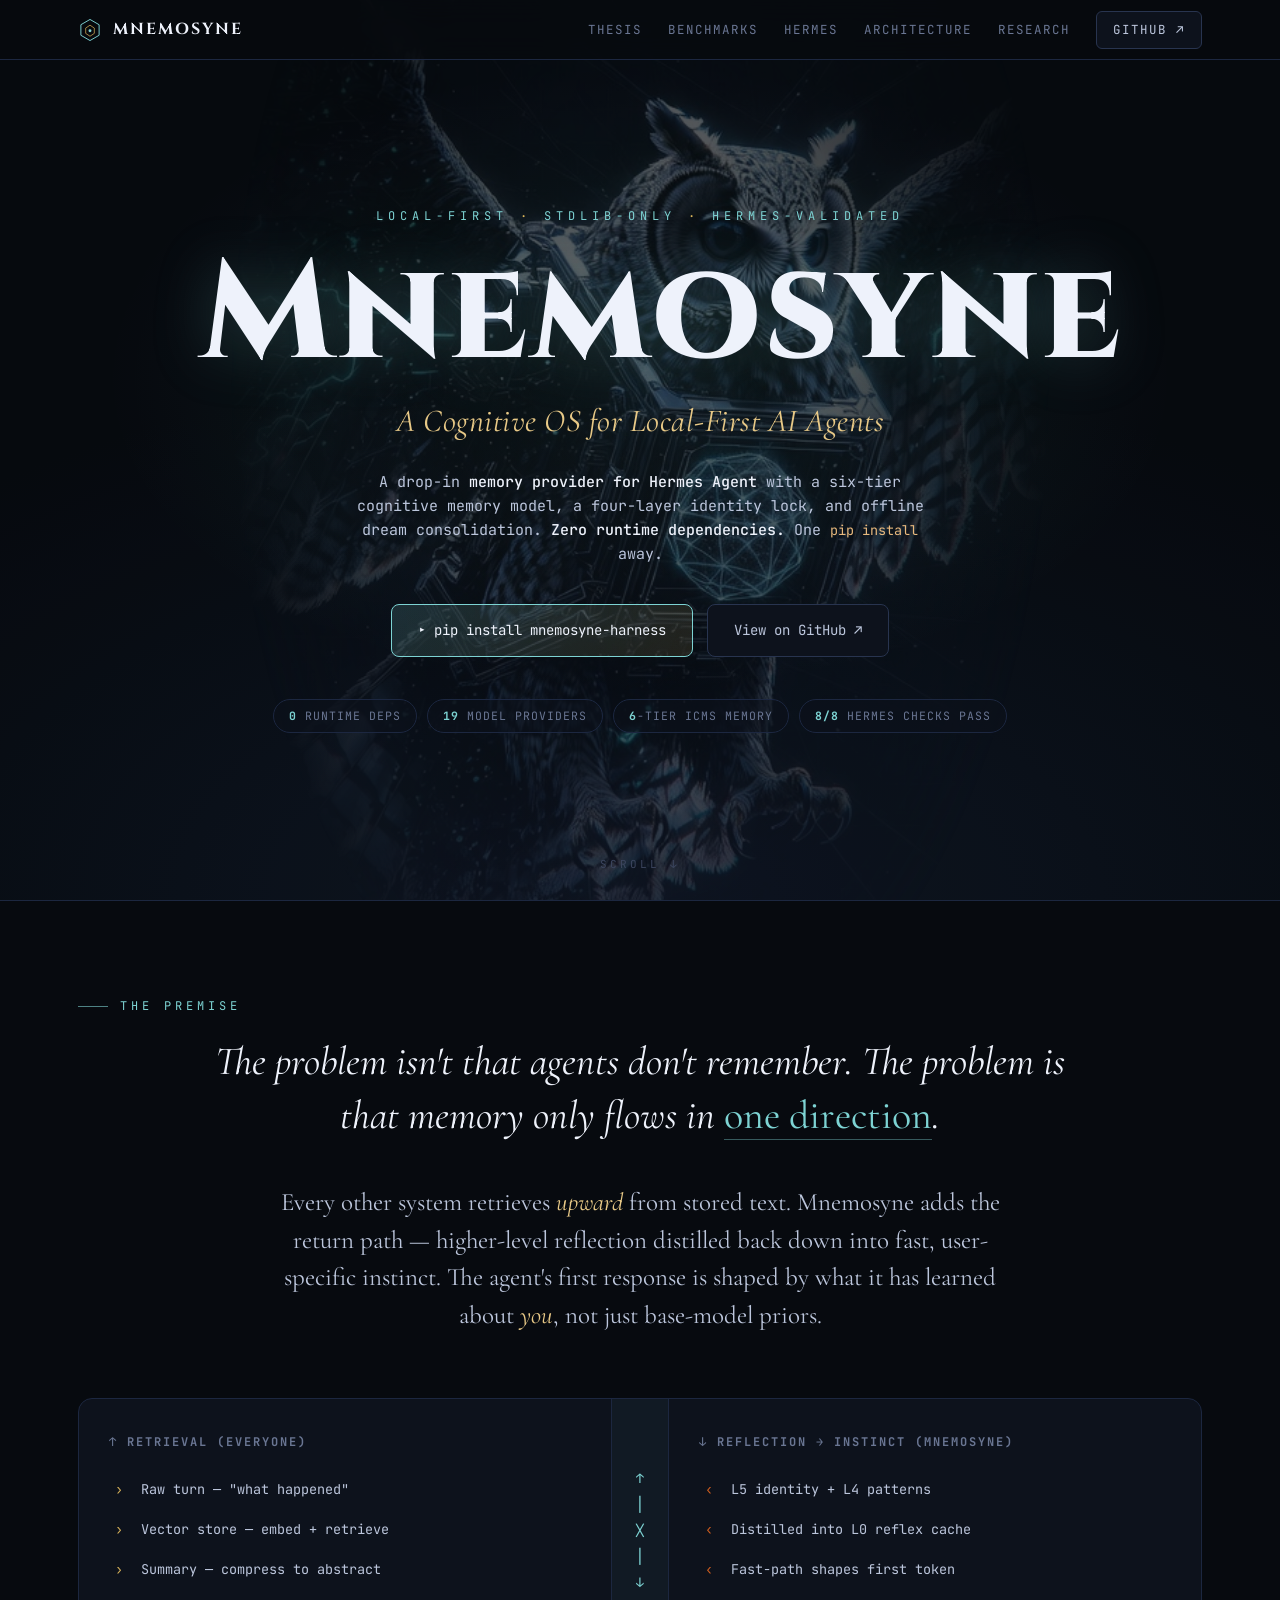
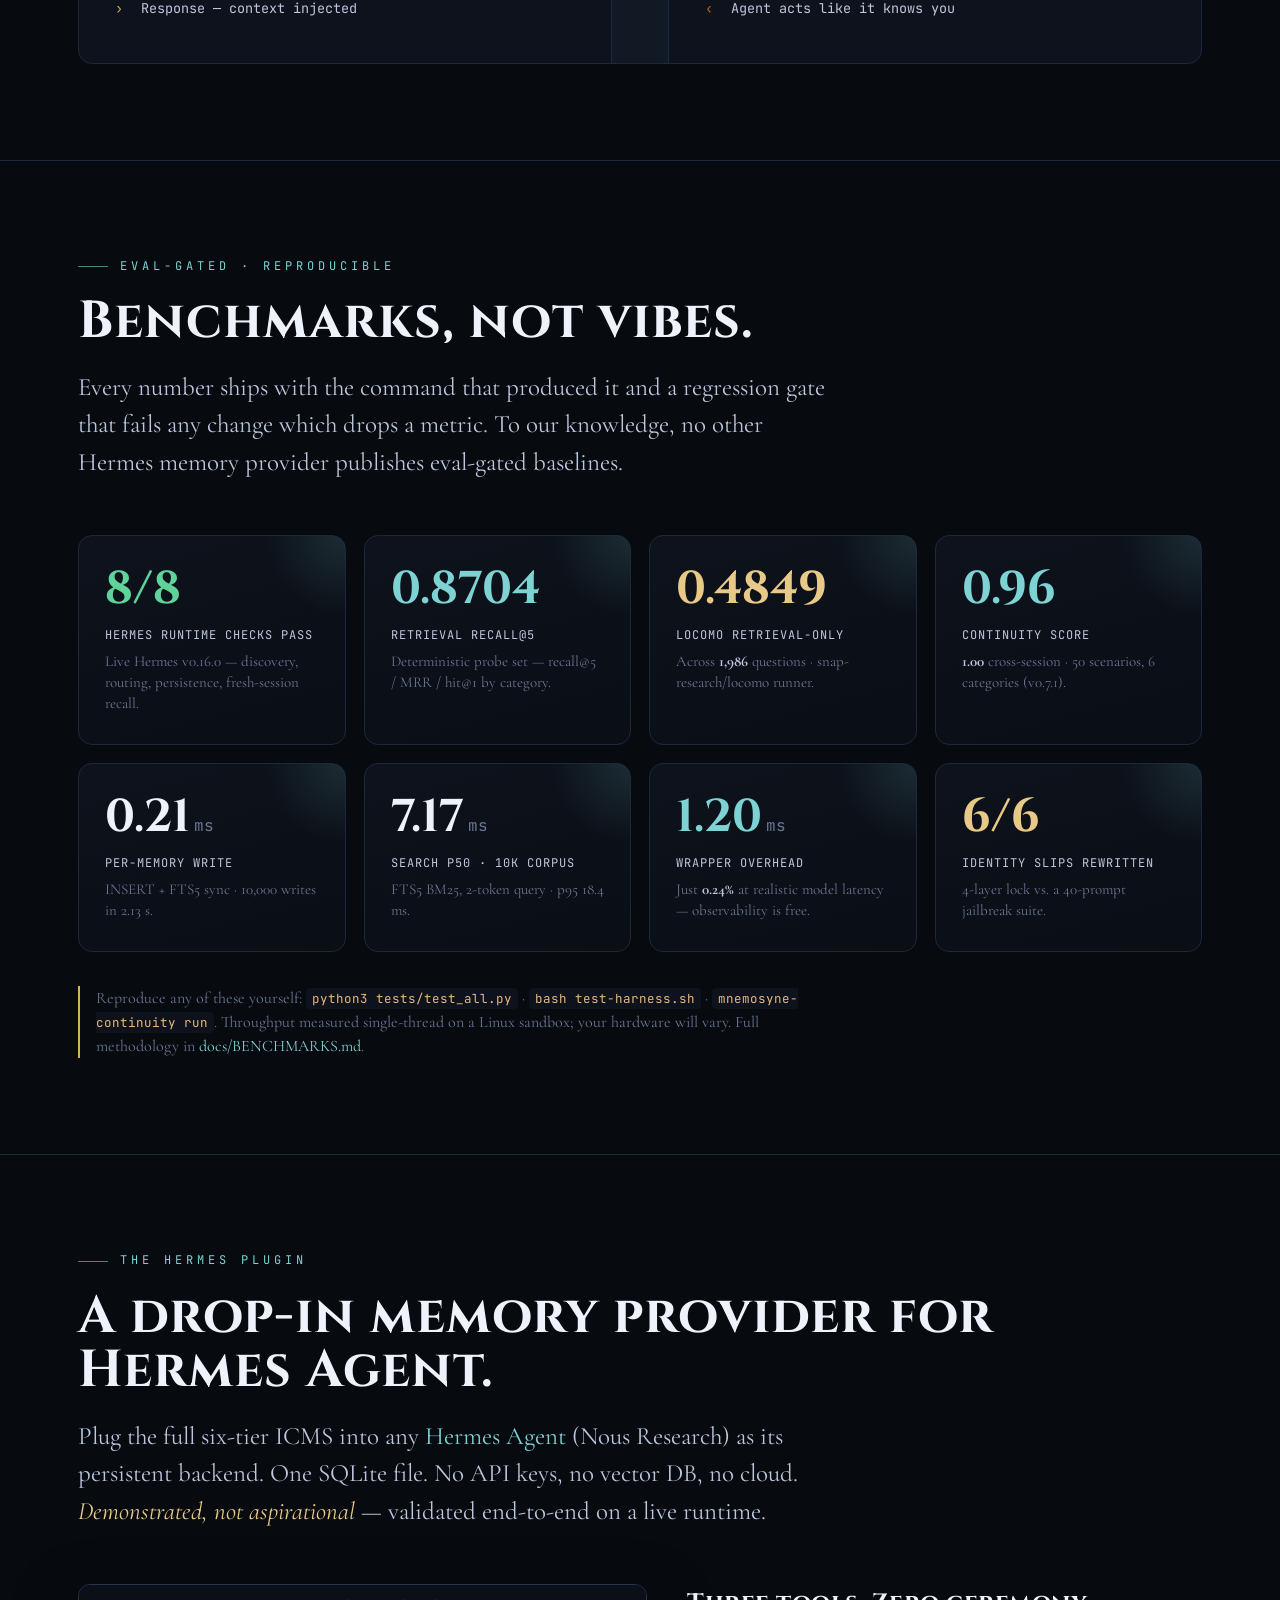
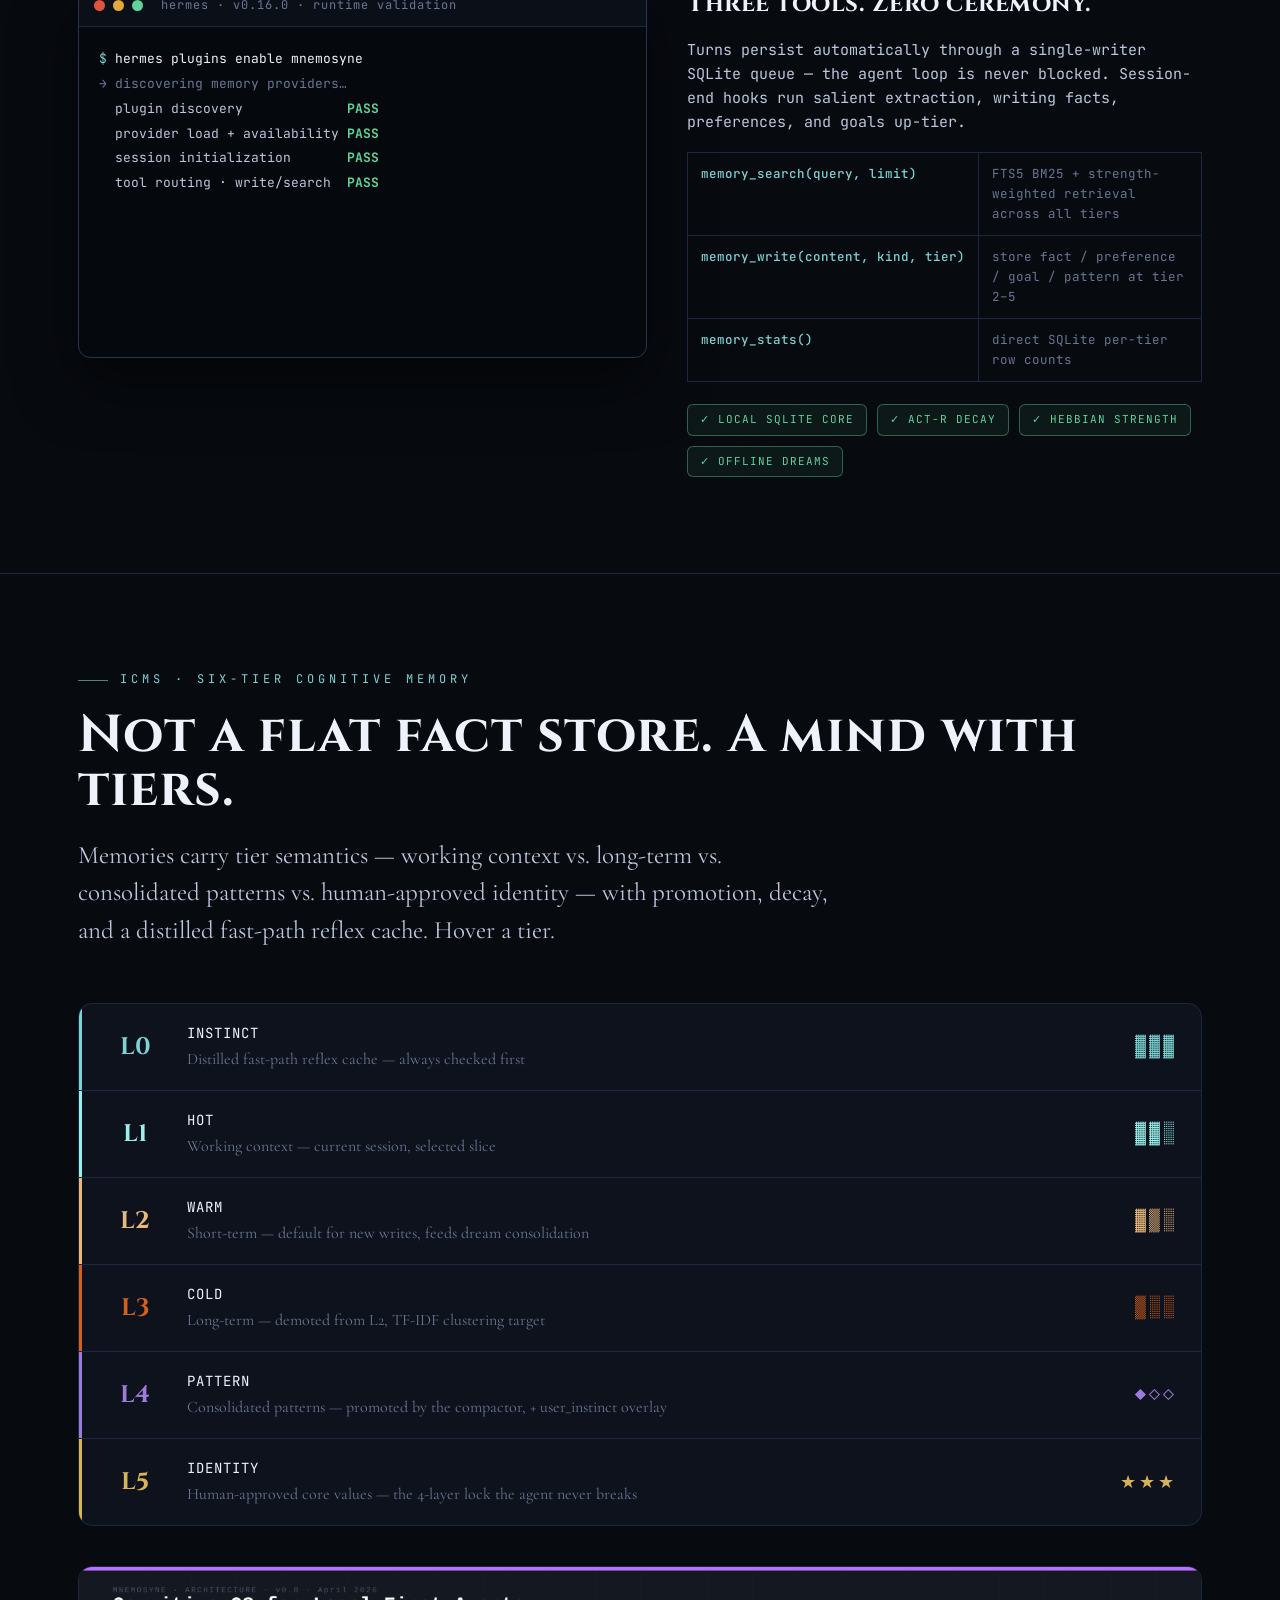
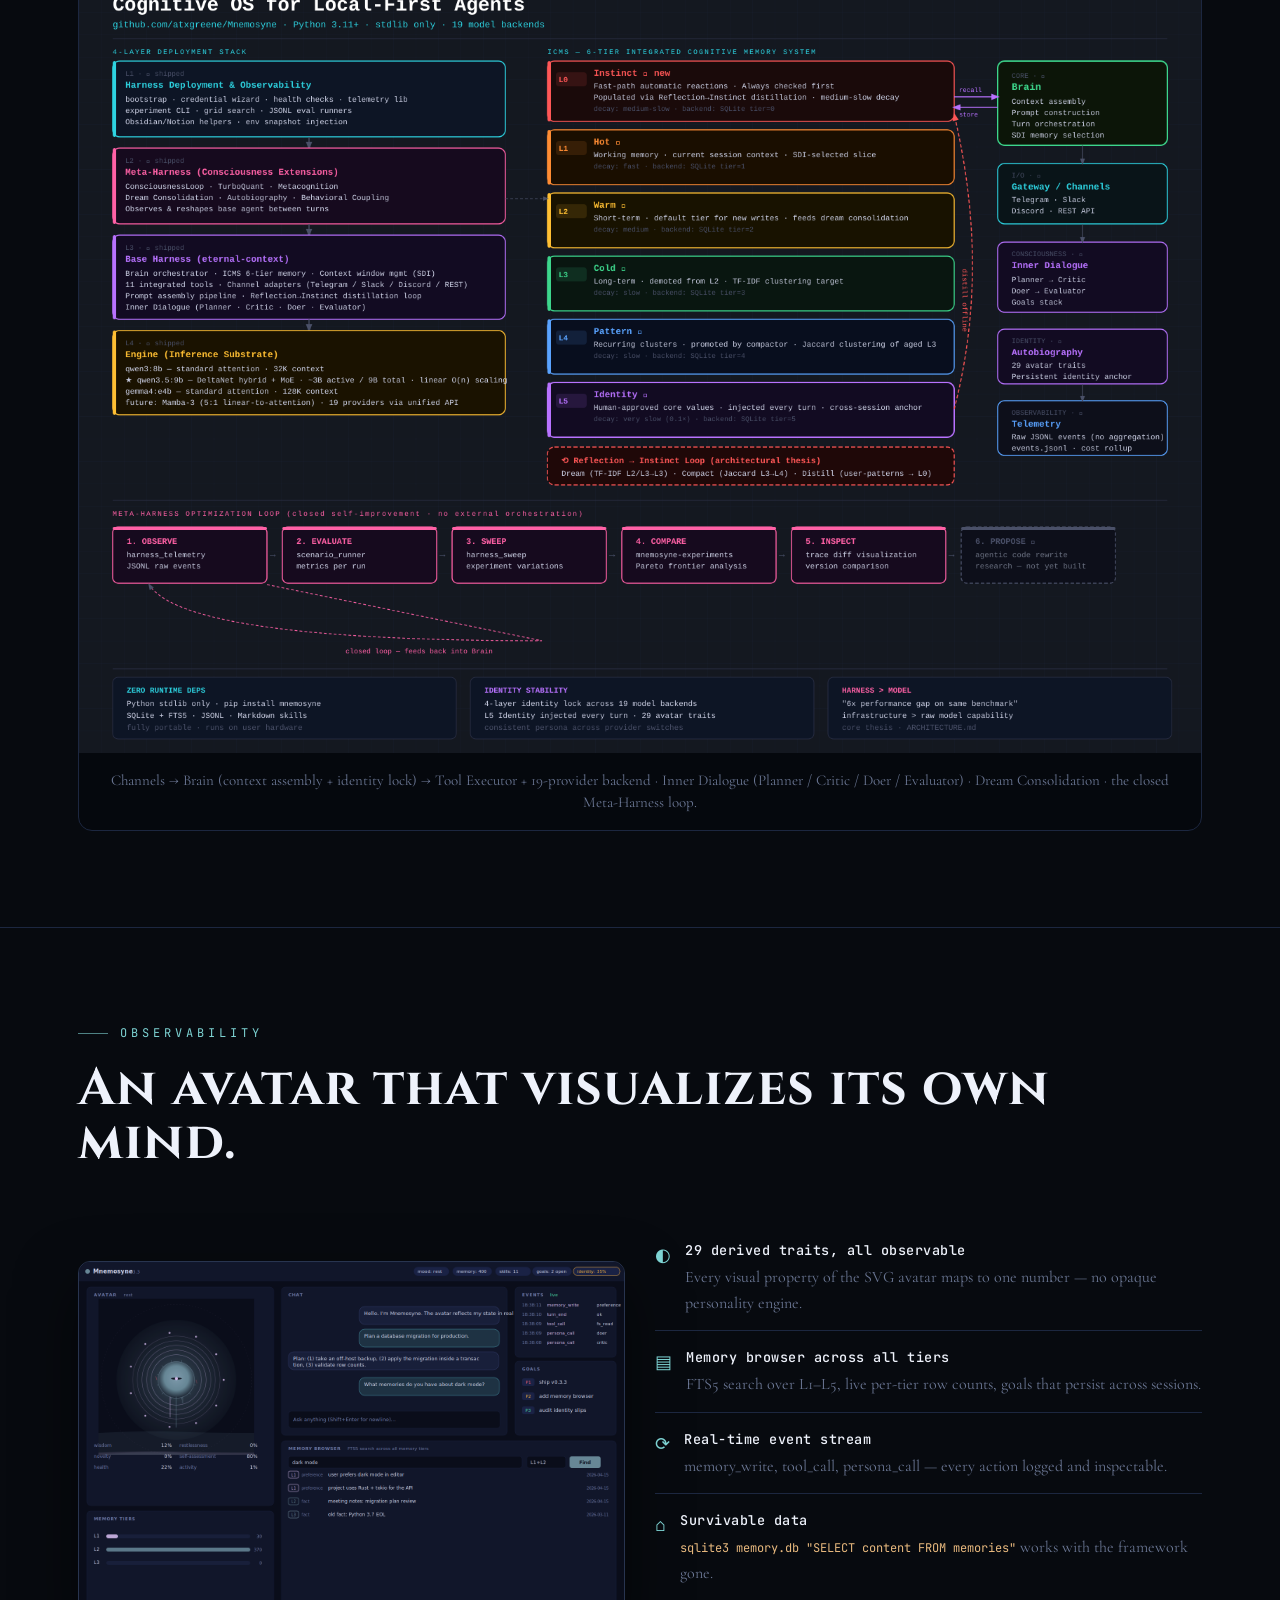
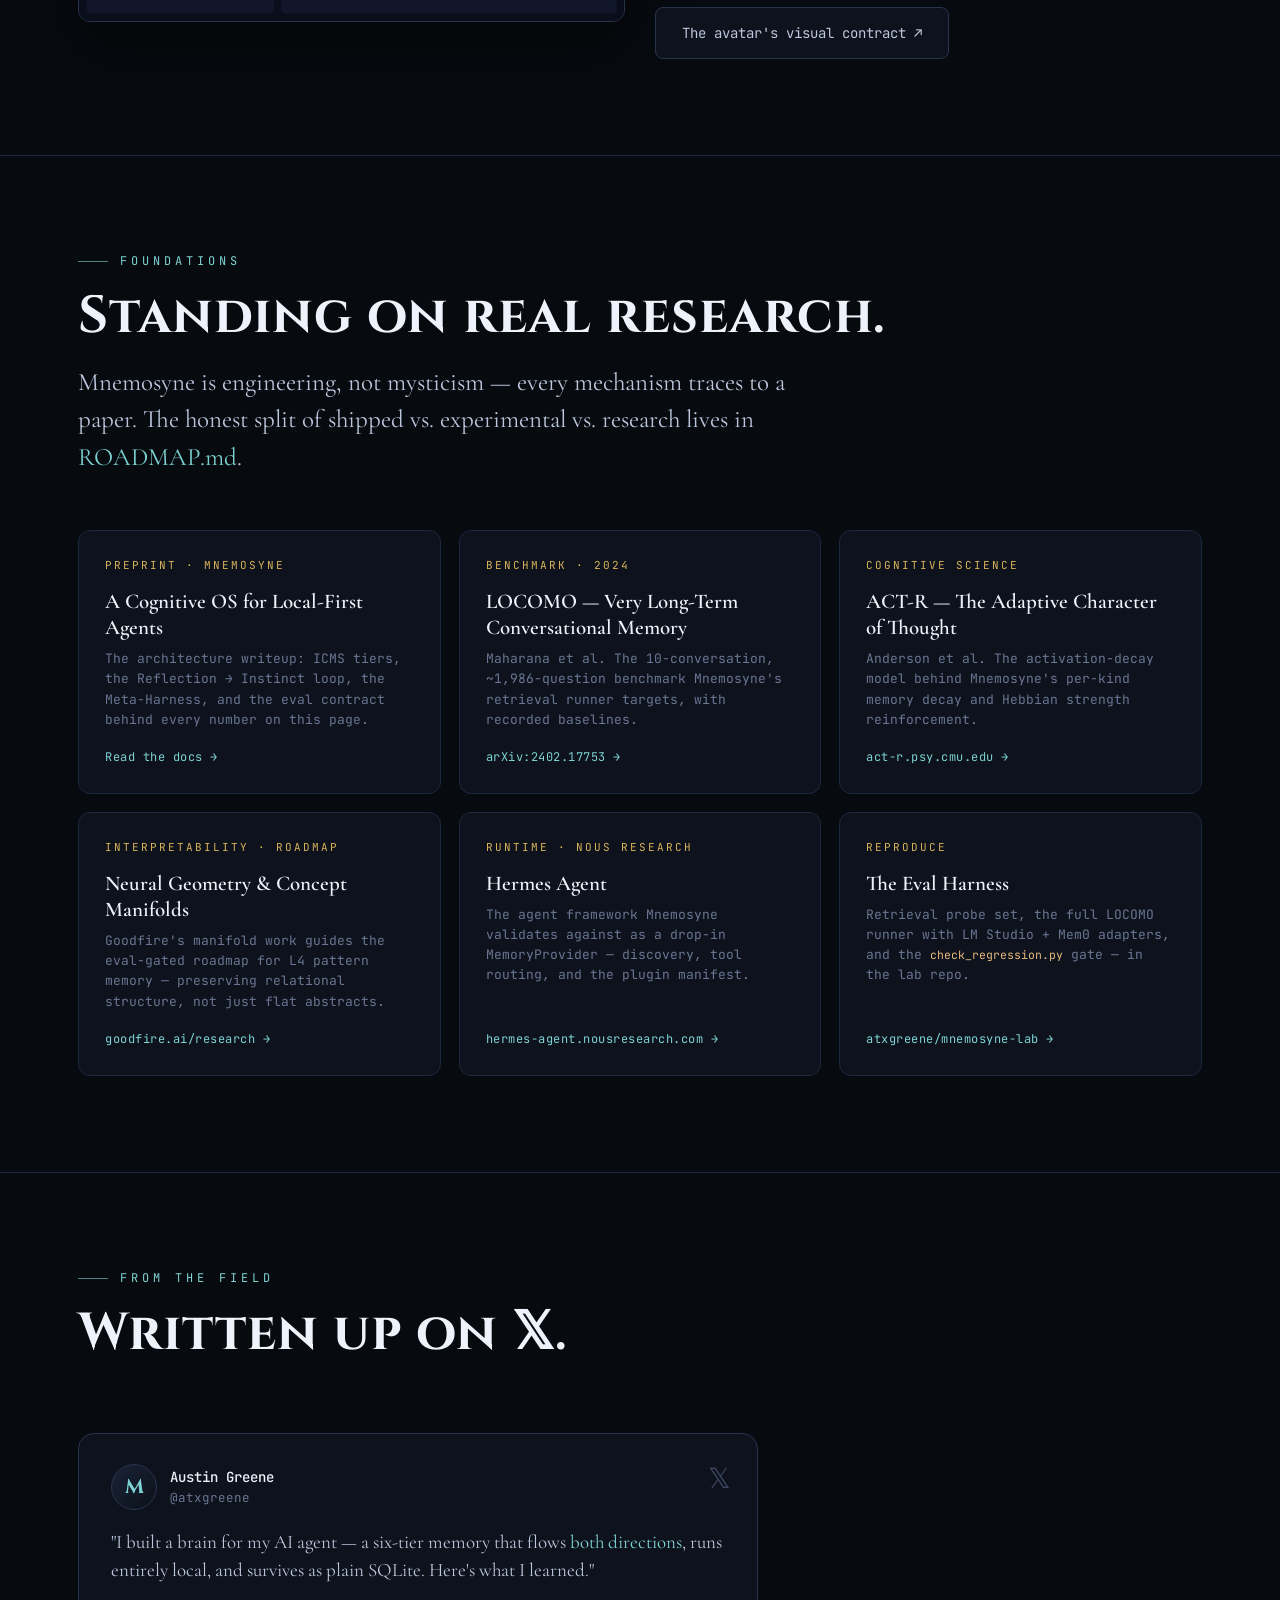
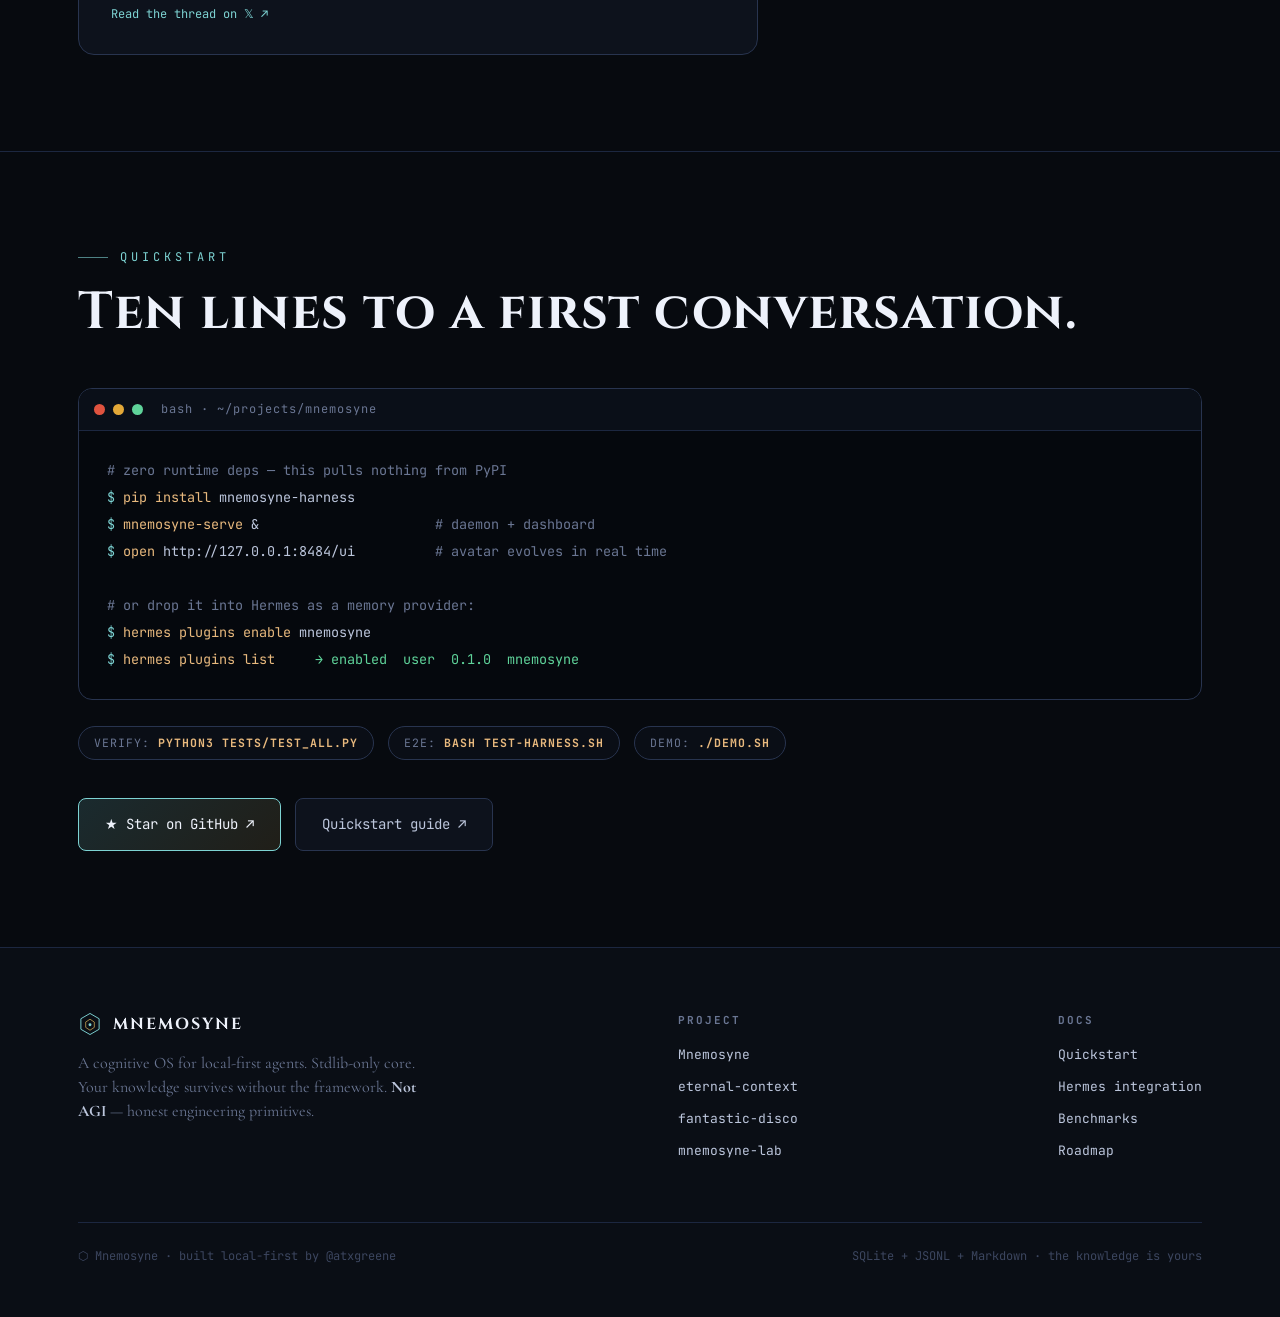
==== index.html @ 7e6dba99 "Add Mnemosyne GitHub Pages landing page (Hermes plugin showcase) + .nojekyll Signed-off-by: atxgreen" ====
<!DOCTYPE html>
<html lang="en">
<head>
<meta charset="UTF-8">
<meta name="viewport" content="width=device-width, initial-scale=1.0">
<title>Mnemosyne — Cognitive OS for Local-First AI Agents</title>
<meta name="description" content="A drop-in memory provider for Hermes Agent. Stdlib-only core, 6-tier ICMS memory, runtime-validated, eval-gated benchmarks. One pip install away.">
<meta property="og:title" content="Mnemosyne — Cognitive OS for Local-First AI Agents">
<meta property="og:description" content="Drop-in memory provider for Hermes Agent. Stdlib-only. 6-tier ICMS. Runtime-validated. Eval-gated benchmarks.">
<meta property="og:type" content="website">
<meta property="og:image" content="[data-uri]">
<meta name="theme-color" content="#070a0f">
<meta name="twitter:card" content="summary_large_image">
<link rel="preconnect" href="https://fonts.googleapis.com">
<link rel="preconnect" href="https://fonts.gstatic.com" crossorigin>
<link href="https://fonts.googleapis.com/css2?family=Cinzel:wght@400;500;600;700;800;900&family=Cormorant+Garamond:ital,wght@0,400;0,500;0,600;1,400;1,500&family=JetBrains+Mono:wght@400;500;700&display=swap" rel="stylesheet">
<link rel="icon" type="image/svg+xml" href="data:image/svg+xml,<svg xmlns='http://www.w3.org/2000/svg' viewBox='0 0 100 100'><polygon points='50,6 88,28 88,72 50,94 12,72 12,28' fill='none' stroke='%237dd3d3' stroke-width='4'/><polygon points='50,30 68,42 68,64 50,76 32,64 32,42' fill='none' stroke='%23c9a84c' stroke-width='3'/><circle cx='50' cy='53' r='6' fill='%237dd3d3'/></svg>">
<style>
  *{margin:0;padding:0;box-sizing:border-box}
  :root{
    --bg:#070a0f; --bg2:#0a0e15; --surface:#0d121c; --surface2:#111826;
    --border:#1c2740; --border2:#28344f;
    --text:#bcc6dc; --dim:#6a7693; --faint:#3c465f;
    --bright:#eef2fb;
    --gold:#d8b35a; --gold-soft:#e8c987;
    --teal:#7dd3d3; --teal-bright:#9af0ec;
    --orange:#d4601f; --amber:#e8b97e;
    --violet:#9d7bd8; --green:#5fd39a;
    --serif:'Cormorant Garamond',Georgia,serif;
    --display:'Cinzel',serif;
    --mono:'JetBrains Mono','IBM Plex Mono',monospace;
    --maxw:1180px;
  }
  html{scroll-behavior:smooth}
  body{
    background:var(--bg); color:var(--text);
    font-family:var(--mono); font-size:15px; line-height:1.6;
    -webkit-font-smoothing:antialiased; overflow-x:hidden;
  }
  a{color:var(--teal); text-decoration:none}
  ::selection{background:rgba(125,211,211,.25); color:var(--bright)}
  .wrap{max-width:var(--maxw); margin:0 auto; padding:0 28px}

  /* ── NAV ─────────────────────────────────────────── */
  nav{
    position:fixed; top:0; left:0; right:0; z-index:100; height:60px;
    display:flex; align-items:center;
    background:rgba(7,10,15,.72); backdrop-filter:blur(14px);
    border-bottom:1px solid var(--border);
  }
  nav .wrap{display:flex; align-items:center; justify-content:space-between; width:100%}
  .brand{display:flex; align-items:center; gap:11px; font-family:var(--display); font-weight:700;
    letter-spacing:2px; color:var(--bright); font-size:16px}
  .brand .hex{width:24px;height:24px;display:inline-block}
  .navlinks{display:flex; gap:26px; align-items:center}
  .navlinks a{color:var(--dim); font-size:12.5px; letter-spacing:1px; text-transform:uppercase; transition:color .2s}
  .navlinks a:hover{color:var(--teal)}
  .nav-cta{border:1px solid var(--border2); padding:8px 16px; border-radius:6px; color:var(--text)!important;
    transition:.2s; background:var(--surface)}
  .nav-cta:hover{border-color:var(--teal); color:var(--teal)!important; box-shadow:0 0 18px rgba(125,211,211,.15)}
  @media(max-width:860px){.navlinks a:not(.nav-cta){display:none}}

  /* ── HERO ────────────────────────────────────────── */
  header.hero{position:relative; min-height:100vh; display:flex; flex-direction:column;
    align-items:center; justify-content:center; text-align:center; padding:120px 20px 80px; overflow:hidden}
  #glyphCanvas{position:absolute; inset:0; width:100%; height:100%; z-index:0; opacity:.55}
  .hero-bg{position:absolute; inset:0; z-index:0;
    background:
      radial-gradient(ellipse 60% 50% at 50% 42%, rgba(125,211,211,.10), transparent 70%),
      radial-gradient(ellipse 80% 60% at 50% 100%, rgba(20,28,46,.7), transparent),
      var(--bg);
  }
  .hero-owl{position:absolute; z-index:1; top:50%; left:50%; transform:translate(-50%,-50%);
    width:min(1100px,108vw); max-width:none; opacity:.30;
    -webkit-mask-image:radial-gradient(ellipse 52% 60% at 50% 46%, #000 30%, transparent 72%);
    mask-image:radial-gradient(ellipse 52% 60% at 50% 46%, #000 30%, transparent 72%);
    pointer-events:none; animation:floaty 9s ease-in-out infinite}
  @keyframes floaty{0%,100%{transform:translate(-50%,-51%)}50%{transform:translate(-50%,-49%)}}
  .hero-content{position:relative; z-index:3; max-width:880px}
  .kicker{font-family:var(--mono); font-size:12px; letter-spacing:5px; text-transform:uppercase;
    color:var(--teal); margin-bottom:22px; opacity:0; animation:rise .8s .1s forwards}
  .kicker .tick{color:var(--gold)}
  h1.title{font-family:var(--display); font-weight:800; color:var(--bright);
    font-size:clamp(56px,12vw,140px); line-height:.95; letter-spacing:2px;
    text-shadow:0 0 60px rgba(125,211,211,.25); opacity:0; animation:rise .9s .2s forwards}
  .tagline{font-family:var(--serif); font-style:italic; font-size:clamp(20px,3.4vw,32px);
    color:var(--gold-soft); margin-top:14px; letter-spacing:.5px; opacity:0; animation:rise .9s .35s forwards}
  .subtag{max-width:600px; margin:24px auto 0; color:var(--text); font-size:15px;
    opacity:0; animation:rise .9s .5s forwards}
  .subtag b{color:var(--bright); font-weight:500}
  .subtag code{font-family:var(--mono); color:var(--amber); font-size:13.5px}
  @keyframes rise{from{opacity:0; transform:translateY(22px)}to{opacity:1; transform:translateY(0)}}
  .hero-cta{display:flex; gap:14px; justify-content:center; flex-wrap:wrap; margin-top:38px;
    opacity:0; animation:rise .9s .65s forwards}
  .btn{font-family:var(--mono); font-size:14px; padding:14px 26px; border-radius:8px; cursor:pointer;
    border:1px solid var(--border2); transition:.22s; display:inline-flex; align-items:center; gap:10px}
  .btn-primary{background:linear-gradient(135deg,rgba(125,211,211,.16),rgba(216,179,90,.12));
    border-color:var(--teal); color:var(--bright)}
  .btn-primary:hover{box-shadow:0 0 28px rgba(125,211,211,.3); transform:translateY(-2px)}
  .btn-ghost{background:var(--surface); color:var(--text)}
  .btn-ghost:hover{border-color:var(--gold); color:var(--gold-soft); transform:translateY(-2px)}
  .hero-chips{display:flex; gap:10px; justify-content:center; flex-wrap:wrap; margin-top:42px;
    opacity:0; animation:rise .9s .8s forwards}
  .chip{font-size:11.5px; letter-spacing:1px; text-transform:uppercase; color:var(--dim);
    border:1px solid var(--border); border-radius:20px; padding:7px 15px; background:rgba(13,18,28,.6)}
  .chip b{color:var(--teal); font-weight:700}
  .scroll-hint{position:absolute; bottom:26px; left:50%; transform:translateX(-50%); z-index:3;
    color:var(--faint); font-size:11px; letter-spacing:3px; text-transform:uppercase; animation:pulse 2.4s infinite}
  @keyframes pulse{0%,100%{opacity:.4}50%{opacity:.9}}

  /* ── SECTION SCAFFOLD ────────────────────────────── */
  section{position:relative; padding:96px 0; border-top:1px solid var(--border)}
  .eyebrow{font-family:var(--mono); font-size:12px; letter-spacing:4px; text-transform:uppercase;
    color:var(--teal); display:flex; align-items:center; gap:12px; margin-bottom:18px}
  .eyebrow::before{content:''; width:30px; height:1px; background:var(--teal); opacity:.6}
  h2{font-family:var(--display); font-weight:700; color:var(--bright);
    font-size:clamp(30px,5vw,52px); line-height:1.05; letter-spacing:1px; margin-bottom:20px}
  .lede{font-family:var(--serif); font-size:clamp(19px,2.6vw,25px); color:var(--text);
    max-width:760px; line-height:1.5}
  .lede em{color:var(--gold-soft); font-style:italic}
  .lede code{font-family:var(--mono); font-size:14px; color:var(--amber)}

  /* ── THESIS / FLOW ───────────────────────────────── */
  .thesis-quote{font-family:var(--serif); font-style:italic; font-size:clamp(24px,4vw,40px);
    color:var(--bright); line-height:1.35; max-width:880px; margin:0 auto; text-align:center}
  .thesis-quote .hl{color:var(--teal); font-style:normal; border-bottom:1px solid rgba(125,211,211,.4)}
  .flow{display:grid; grid-template-columns:1fr auto 1fr; gap:0; align-items:center; margin-top:64px;
    border:1px solid var(--border); border-radius:14px; overflow:hidden; background:var(--surface)}
  .flow-col{padding:34px 30px}
  .flow-col h4{font-family:var(--mono); font-size:12px; letter-spacing:2px; text-transform:uppercase;
    color:var(--dim); margin-bottom:18px}
  .flow-mid{border-left:1px solid var(--border); border-right:1px solid var(--border);
    align-self:stretch; display:flex; align-items:center; justify-content:center; padding:0 24px;
    background:rgba(125,211,211,.04)}
  .flow-arrows{font-family:var(--mono); font-size:13px; color:var(--teal); text-align:center; line-height:2}
  .flow-step{display:flex; align-items:center; gap:12px; padding:9px 0; color:var(--text); font-size:13.5px}
  .flow-step .g{font-family:var(--mono); color:var(--gold); width:20px; text-align:center}
  .flow-col.down .flow-step .g{color:var(--orange)}
  @media(max-width:760px){.flow{grid-template-columns:1fr}.flow-mid{border:none; border-top:1px solid var(--border); border-bottom:1px solid var(--border); padding:18px}.flow-arrows{transform:rotate(90deg)}}

  /* ── BENCHMARKS ──────────────────────────────────── */
  .bench-grid{display:grid; grid-template-columns:repeat(auto-fit,minmax(230px,1fr)); gap:18px; margin-top:54px}
  .stat{position:relative; border:1px solid var(--border); border-radius:14px; padding:30px 26px;
    background:linear-gradient(165deg,var(--surface),var(--bg2)); overflow:hidden; transition:.3s}
  .stat:hover{border-color:var(--border2); transform:translateY(-3px); box-shadow:0 14px 40px rgba(0,0,0,.4)}
  .stat::after{content:''; position:absolute; top:0; right:0; width:80px; height:80px;
    background:radial-gradient(circle at top right,rgba(125,211,211,.14),transparent 70%)}
  .stat .num{font-family:var(--display); font-weight:700; font-size:46px; color:var(--bright); line-height:1; display:inline}
  .stat .num.teal{color:var(--teal)} .stat .num.gold{color:var(--gold-soft)} .stat .num.green{color:var(--green)}
  .stat .unit{font-family:var(--mono); font-size:16px; color:var(--dim); margin-left:4px}
  .stat .label{font-family:var(--mono); font-size:12px; letter-spacing:1px; text-transform:uppercase;
    color:var(--text); margin-top:14px}
  .stat .sub{color:var(--dim); margin-top:6px; font-family:var(--serif); font-size:15px; line-height:1.4}
  .stat .sub b{color:var(--text)}
  .bench-note{margin-top:34px; color:var(--dim); border-left:2px solid var(--gold);
    padding-left:16px; font-family:var(--serif); font-size:16px; max-width:760px; line-height:1.5}
  .bench-note code{font-family:var(--mono); font-size:12.5px; color:var(--amber); background:var(--surface);
    padding:2px 6px; border-radius:4px}

  /* ── HERMES ──────────────────────────────────────── */
  .hermes-grid{display:grid; grid-template-columns:1.05fr .95fr; gap:40px; margin-top:54px; align-items:start}
  @media(max-width:880px){.hermes-grid{grid-template-columns:1fr}}
  .terminal{background:#05080d; border:1px solid var(--border2); border-radius:12px; overflow:hidden;
    box-shadow:0 24px 60px rgba(0,0,0,.5); font-family:var(--mono)}
  .term-bar{display:flex; align-items:center; gap:8px; padding:11px 15px; background:#0a0f18;
    border-bottom:1px solid var(--border)}
  .term-bar .dot{width:11px; height:11px; border-radius:50%}
  .dot.r{background:#e0533f} .dot.y{background:#e3a838} .dot.g{background:#5fd39a}
  .term-bar .ttl{margin-left:10px; font-size:12px; color:var(--dim); letter-spacing:1px}
  .term-body{padding:20px 20px 24px; font-size:13px; line-height:1.9; min-height:330px}
  .term-line{white-space:pre-wrap; opacity:0; transition:opacity .25s}
  .term-line.show{opacity:1}
  .term-cmd{color:var(--bright)} .term-cmd .pr{color:var(--teal)}
  .term-check{color:var(--text)} .term-pass{color:var(--green); font-weight:700}
  .term-dim{color:var(--dim)}
  .hermes-copy h3{font-family:var(--display); color:var(--bright); font-size:25px; margin-bottom:14px; letter-spacing:.5px}
  .hermes-copy p{margin-bottom:18px}
  .tool-table{width:100%; border-collapse:collapse; margin-top:10px; font-size:12.5px}
  .tool-table td{border:1px solid var(--border); padding:11px 13px; vertical-align:top}
  .tool-table td:first-child{color:var(--teal); font-weight:500; white-space:nowrap; width:38%}
  .tool-table td:last-child{color:var(--dim)}
  .badge-row{display:flex; gap:10px; flex-wrap:wrap; margin-top:22px}
  .vbadge{font-size:11px; letter-spacing:1px; text-transform:uppercase; color:var(--green);
    border:1px solid rgba(95,211,154,.4); border-radius:6px; padding:6px 12px; background:rgba(95,211,154,.07)}

  /* ── ARCHITECTURE / TIERS ────────────────────────── */
  .tiers{margin-top:54px; border:1px solid var(--border); border-radius:14px; overflow:hidden; background:var(--surface)}
  .tier{display:grid; grid-template-columns:64px 1fr auto; align-items:center; gap:20px;
    padding:18px 24px; border-bottom:1px solid var(--border); position:relative; transition:.25s}
  .tier:last-child{border-bottom:none}
  .tier:hover{background:rgba(125,211,211,.04)}
  .tier .tid{font-family:var(--display); font-weight:700; font-size:24px; text-align:center}
  .tier .tname{font-family:var(--mono); font-size:14px; color:var(--bright); letter-spacing:1px}
  .tier .tdesc{font-family:var(--serif); font-size:16px; color:var(--dim); margin-top:2px}
  .tier .tflow{font-family:var(--mono); font-size:18px; letter-spacing:3px}
  .tier .bar{position:absolute; left:0; top:0; bottom:0; width:3px}
  .arch-img{margin-top:40px; border:1px solid var(--border); border-radius:14px; overflow:hidden; background:#05080d}
  .arch-img img{width:100%; display:block}
  .arch-cap{font-family:var(--serif); font-size:15px; color:var(--dim); text-align:center; padding:16px; line-height:1.5}

  /* ── DASHBOARD ───────────────────────────────────── */
  .dash-grid{display:grid; grid-template-columns:1fr 1fr; gap:30px; margin-top:54px; align-items:center}
  @media(max-width:880px){.dash-grid{grid-template-columns:1fr}}
  .dash-shot{border:1px solid var(--border2); border-radius:12px; overflow:hidden;
    box-shadow:0 24px 60px rgba(0,0,0,.5)}
  .dash-shot img{width:100%; display:block}
  .feat-list{list-style:none}
  .feat-list li{display:flex; gap:14px; padding:14px 0; border-bottom:1px solid var(--border)}
  .feat-list li:last-child{border:none}
  .feat-list .fi{font-family:var(--mono); color:var(--teal); font-size:18px}
  .feat-list b{color:var(--bright); font-weight:500; font-family:var(--mono); font-size:13.5px; letter-spacing:.5px}
  .feat-list span{display:block; color:var(--dim); font-family:var(--serif); font-size:16px; margin-top:3px}
  .feat-list code{font-family:var(--mono); font-size:12px; color:var(--amber)}

  /* ── RESEARCH ────────────────────────────────────── */
  .papers{display:grid; grid-template-columns:repeat(auto-fit,minmax(280px,1fr)); gap:18px; margin-top:54px}
  .paper{border:1px solid var(--border); border-radius:12px; padding:26px; background:var(--surface);
    transition:.25s; display:flex; flex-direction:column}
  .paper:hover{border-color:var(--teal); transform:translateY(-3px); box-shadow:0 14px 40px rgba(0,0,0,.4)}
  .paper .ptag{font-family:var(--mono); font-size:11px; letter-spacing:2px; text-transform:uppercase;
    color:var(--gold); margin-bottom:14px}
  .paper h4{font-family:var(--serif); font-weight:600; font-size:21px; color:var(--bright); line-height:1.25; margin-bottom:8px}
  .paper p{font-size:13px; color:var(--dim); flex:1; line-height:1.55}
  .paper p code{font-family:var(--mono); font-size:11.5px; color:var(--amber)}
  .paper .plink{font-family:var(--mono); font-size:12px; margin-top:18px; color:var(--teal); letter-spacing:.5px}
  .paper .plink::after{content:' →'}

  /* ── X ARTICLE ───────────────────────────────────── */
  .x-wrap{margin-top:48px; display:grid; grid-template-columns:1fr; gap:24px; max-width:680px}
  .x-card{border:1px solid var(--border2); border-radius:16px; padding:30px 32px; background:var(--surface);
    position:relative; overflow:hidden}
  .x-card::before{content:'𝕏'; position:absolute; top:22px; right:26px; font-size:28px; color:var(--faint)}
  .x-head{display:flex; align-items:center; gap:13px; margin-bottom:18px}
  .x-av{width:46px; height:46px; border-radius:50%; background:linear-gradient(135deg,#1a2336,#0c1119);
    border:1px solid var(--border2); display:flex; align-items:center; justify-content:center;
    font-family:var(--display); color:var(--teal); font-size:20px; font-weight:700}
  .x-name{font-family:var(--mono); color:var(--bright); font-size:14px; font-weight:500}
  .x-handle{font-family:var(--mono); color:var(--dim); font-size:12.5px}
  .x-body{font-family:var(--serif); font-size:19px; line-height:1.5; color:var(--text)}
  .x-body .hl{color:var(--teal)}
  .x-foot{margin-top:20px; font-family:var(--mono); font-size:12px; color:var(--dim); display:flex; gap:18px}
  .x-slot-note{font-family:var(--mono); font-size:12px; color:var(--faint); border:1px dashed var(--border2);
    border-radius:10px; padding:14px 16px; background:rgba(13,18,28,.4)}

  /* ── INSTALL ─────────────────────────────────────── */
  .install-box{margin-top:48px; border:1px solid var(--border2); border-radius:14px; overflow:hidden; background:#05080d}
  .install-box .term-bar{background:#0a0f18}
  .code{padding:26px 28px; font-family:var(--mono); font-size:13.5px; line-height:2; overflow-x:auto; white-space:pre}
  .code .c{color:var(--dim)} .code .p{color:var(--teal)} .code .k{color:var(--amber)} .code .o{color:var(--green)}
  .verify-row{display:flex; gap:14px; flex-wrap:wrap; margin-top:26px}
  .verify-row .chip{border-color:var(--border2)}
  .verify-row .chip b{color:var(--amber)}

  /* ── FOOTER ──────────────────────────────────────── */
  footer{border-top:1px solid var(--border); padding:64px 0 50px; background:var(--bg2)}
  .foot-grid{display:flex; justify-content:space-between; gap:40px; flex-wrap:wrap}
  .foot-brand{max-width:340px}
  .foot-brand .brand{margin-bottom:14px}
  .foot-brand p{font-family:var(--serif); font-size:16px; color:var(--dim); line-height:1.5}
  .foot-brand p b{color:var(--text)}
  .foot-col h5{font-family:var(--mono); font-size:11px; letter-spacing:2px; text-transform:uppercase;
    color:var(--dim); margin-bottom:16px}
  .foot-col a{display:block; color:var(--text); font-size:13px; margin-bottom:11px; transition:.2s}
  .foot-col a:hover{color:var(--teal)}
  .foot-bottom{margin-top:50px; padding-top:24px; border-top:1px solid var(--border);
    display:flex; justify-content:space-between; flex-wrap:wrap; gap:14px;
    font-size:12px; color:var(--faint); font-family:var(--mono)}
  .reveal{opacity:0; transform:translateY(28px); transition:opacity .7s ease, transform .7s ease}
  .reveal.in{opacity:1; transform:none}
</style>
</head>
<body>

<!-- ───────────────── NAV ───────────────── -->
<nav>
  <div class="wrap">
    <div class="brand">
      <svg class="hex" viewBox="0 0 100 100"><polygon points="50,6 88,28 88,72 50,94 12,72 12,28" fill="none" stroke="#7dd3d3" stroke-width="4"/><polygon points="50,30 68,42 68,64 50,76 32,64 32,42" fill="none" stroke="#d8b35a" stroke-width="3"/><circle cx="50" cy="53" r="6" fill="#7dd3d3"/></svg>
      MNEMOSYNE
    </div>
    <div class="navlinks">
      <a href="#thesis">Thesis</a>
      <a href="#benchmarks">Benchmarks</a>
      <a href="#hermes">Hermes</a>
      <a href="#architecture">Architecture</a>
      <a href="#research">Research</a>
      <a class="nav-cta" href="https://github.com/atxgreene/Mnemosyne" target="_blank" rel="noopener">GitHub ↗</a>
    </div>
  </div>
</nav>

<!-- ───────────────── HERO ───────────────── -->
<header class="hero">
  <div class="hero-bg"></div>
  <canvas id="glyphCanvas"></canvas>
  <img class="hero-owl" src="[data-uri]" alt="">
  <div class="hero-content">
    <div class="kicker">Local-First <span class="tick">·</span> Stdlib-Only <span class="tick">·</span> Hermes-Validated</div>
    <h1 class="title">Mnemosyne</h1>
    <div class="tagline">A Cognitive OS for Local-First AI Agents</div>
    <p class="subtag">A drop-in <b>memory provider for Hermes Agent</b> with a six-tier cognitive memory model, a four-layer identity lock, and offline dream consolidation. <b>Zero runtime dependencies.</b> One <code>pip install</code> away.</p>
    <div class="hero-cta">
      <a class="btn btn-primary" href="#install">▸ pip install mnemosyne-harness</a>
      <a class="btn btn-ghost" href="https://github.com/atxgreene/Mnemosyne" target="_blank" rel="noopener">View on GitHub ↗</a>
    </div>
    <div class="hero-chips">
      <span class="chip"><b>0</b> runtime deps</span>
      <span class="chip"><b>19</b> model providers</span>
      <span class="chip"><b>6</b>-tier ICMS memory</span>
      <span class="chip"><b>8/8</b> Hermes checks PASS</span>
    </div>
  </div>
  <div class="scroll-hint">scroll ↓</div>
</header>

<!-- ───────────────── THESIS ───────────────── -->
<section id="thesis">
  <div class="wrap reveal">
    <div class="eyebrow">The Premise</div>
    <p class="thesis-quote">The problem isn't that agents don't remember. The problem is that memory only flows in <span class="hl">one direction</span>.</p>
    <p class="lede" style="margin:42px auto 0; text-align:center">Every other system retrieves <em>upward</em> from stored text. Mnemosyne adds the return path — higher-level reflection distilled back down into fast, user-specific instinct. The agent's first response is shaped by what it has learned about <em>you</em>, not just base-model priors.</p>

    <div class="flow">
      <div class="flow-col up">
        <h4>↑ Retrieval (everyone)</h4>
        <div class="flow-step"><span class="g">›</span> Raw turn — "what happened"</div>
        <div class="flow-step"><span class="g">›</span> Vector store — embed + retrieve</div>
        <div class="flow-step"><span class="g">›</span> Summary — compress to abstract</div>
        <div class="flow-step"><span class="g">›</span> Response — context injected</div>
      </div>
      <div class="flow-mid">
        <div class="flow-arrows">↑<br>│<br>╳<br>│<br>↓</div>
      </div>
      <div class="flow-col down">
        <h4>↓ Reflection → Instinct (Mnemosyne)</h4>
        <div class="flow-step"><span class="g">‹</span> L5 identity + L4 patterns</div>
        <div class="flow-step"><span class="g">‹</span> Distilled into L0 reflex cache</div>
        <div class="flow-step"><span class="g">‹</span> Fast-path shapes first token</div>
        <div class="flow-step"><span class="g">‹</span> Agent acts like it knows you</div>
      </div>
    </div>
  </div>
</section>

<!-- ───────────────── BENCHMARKS ───────────────── -->
<section id="benchmarks">
  <div class="wrap reveal">
    <div class="eyebrow">Eval-Gated · Reproducible</div>
    <h2>Benchmarks, not vibes.</h2>
    <p class="lede">Every number ships with the command that produced it and a regression gate that fails any change which drops a metric. To our knowledge, no other Hermes memory provider publishes eval-gated baselines.</p>

    <div class="bench-grid">
      <div class="stat">
        <span class="num green" data-count="8" data-suffix="/8">0/8</span>
        <div class="label">Hermes runtime checks PASS</div>
        <div class="sub">Live Hermes v0.16.0 — discovery, routing, persistence, fresh-session recall.</div>
      </div>
      <div class="stat">
        <span class="num teal" data-count="0.8704" data-dec="4">0.0000</span>
        <div class="label">Retrieval recall@5</div>
        <div class="sub">Deterministic probe set — recall@5 / MRR / hit@1 by category.</div>
      </div>
      <div class="stat">
        <span class="num gold" data-count="0.4849" data-dec="4">0.0000</span>
        <div class="label">LOCOMO retrieval-only</div>
        <div class="sub">Across <b>1,986</b> questions · snap-research/locomo runner.</div>
      </div>
      <div class="stat">
        <span class="num teal" data-count="0.96" data-dec="2">0.00</span>
        <div class="label">Continuity score</div>
        <div class="sub"><b>1.00</b> cross-session · 50 scenarios, 6 categories (v0.7.1).</div>
      </div>
      <div class="stat">
        <span class="num" data-count="0.21" data-dec="2">0.00</span><span class="unit">ms</span>
        <div class="label">Per-memory write</div>
        <div class="sub">INSERT + FTS5 sync · 10,000 writes in 2.13 s.</div>
      </div>
      <div class="stat">
        <span class="num" data-count="7.17" data-dec="2">0.00</span><span class="unit">ms</span>
        <div class="label">Search p50 · 10K corpus</div>
        <div class="sub">FTS5 BM25, 2-token query · p95 18.4 ms.</div>
      </div>
      <div class="stat">
        <span class="num teal" data-count="1.20" data-dec="2">0.00</span><span class="unit">ms</span>
        <div class="label">Wrapper overhead</div>
        <div class="sub">Just <b>0.24%</b> at realistic model latency — observability is free.</div>
      </div>
      <div class="stat">
        <span class="num gold" data-count="6" data-suffix="/6">0/6</span>
        <div class="label">Identity slips rewritten</div>
        <div class="sub">4-layer lock vs. a 40-prompt jailbreak suite.</div>
      </div>
    </div>

    <p class="bench-note">Reproduce any of these yourself: <code>python3 tests/test_all.py</code> · <code>bash test-harness.sh</code> · <code>mnemosyne-continuity run</code>. Throughput measured single-thread on a Linux sandbox; your hardware will vary. Full methodology in <a href="https://github.com/atxgreene/Mnemosyne/blob/main/docs/BENCHMARKS.md" target="_blank" rel="noopener">docs/BENCHMARKS.md</a>.</p>
  </div>
</section>

<!-- ───────────────── HERMES ───────────────── -->
<section id="hermes">
  <div class="wrap reveal">
    <div class="eyebrow">The Hermes Plugin</div>
    <h2>A drop-in memory provider for Hermes Agent.</h2>
    <p class="lede">Plug the full six-tier ICMS into any <a href="https://hermes-agent.nousresearch.com" target="_blank" rel="noopener">Hermes Agent</a> (Nous Research) as its persistent backend. One SQLite file. No API keys, no vector DB, no cloud. <em>Demonstrated, not aspirational</em> — validated end-to-end on a live runtime.</p>

    <div class="hermes-grid">
      <div class="terminal" id="hermesTerm">
        <div class="term-bar"><span class="dot r"></span><span class="dot y"></span><span class="dot g"></span><span class="ttl">hermes · v0.16.0 · runtime validation</span></div>
        <div class="term-body" id="termBody"></div>
      </div>
      <div class="hermes-copy">
        <h3>Three tools. Zero ceremony.</h3>
        <p>Turns persist automatically through a single-writer SQLite queue — the agent loop is never blocked. Session-end hooks run salient extraction, writing facts, preferences, and goals up-tier.</p>
        <table class="tool-table">
          <tr><td>memory_search(query, limit)</td><td>FTS5 BM25 + strength-weighted retrieval across all tiers</td></tr>
          <tr><td>memory_write(content, kind, tier)</td><td>store fact / preference / goal / pattern at tier 2–5</td></tr>
          <tr><td>memory_stats()</td><td>direct SQLite per-tier row counts</td></tr>
        </table>
        <div class="badge-row">
          <span class="vbadge">✓ Local SQLite core</span>
          <span class="vbadge">✓ ACT-R decay</span>
          <span class="vbadge">✓ Hebbian strength</span>
          <span class="vbadge">✓ Offline dreams</span>
        </div>
      </div>
    </div>
  </div>
</section>

<!-- ───────────────── ARCHITECTURE ───────────────── -->
<section id="architecture">
  <div class="wrap reveal">
    <div class="eyebrow">ICMS · Six-Tier Cognitive Memory</div>
    <h2>Not a flat fact store. A mind with tiers.</h2>
    <p class="lede">Memories carry tier semantics — working context vs. long-term vs. consolidated patterns vs. human-approved identity — with promotion, decay, and a distilled fast-path reflex cache. Hover a tier.</p>

    <div class="tiers">
      <div class="tier"><span class="bar" style="background:#7dd3d3"></span><span class="tid" style="color:#7dd3d3">L0</span><div><div class="tname">INSTINCT</div><div class="tdesc">Distilled fast-path reflex cache — always checked first</div></div><span class="tflow" style="color:#7dd3d3">▓▓▓</span></div>
      <div class="tier"><span class="bar" style="background:#9af0ec"></span><span class="tid" style="color:#9af0ec">L1</span><div><div class="tname">HOT</div><div class="tdesc">Working context — current session, selected slice</div></div><span class="tflow" style="color:#9af0ec">▓▓░</span></div>
      <div class="tier"><span class="bar" style="background:#e8b97e"></span><span class="tid" style="color:#e8b97e">L2</span><div><div class="tname">WARM</div><div class="tdesc">Short-term — default for new writes, feeds dream consolidation</div></div><span class="tflow" style="color:#e8b97e">▓▒░</span></div>
      <div class="tier"><span class="bar" style="background:#d4601f"></span><span class="tid" style="color:#d4601f">L3</span><div><div class="tname">COLD</div><div class="tdesc">Long-term — demoted from L2, TF-IDF clustering target</div></div><span class="tflow" style="color:#d4601f">▒░░</span></div>
      <div class="tier"><span class="bar" style="background:#9d7bd8"></span><span class="tid" style="color:#9d7bd8">L4</span><div><div class="tname">PATTERN</div><div class="tdesc">Consolidated patterns — promoted by the compactor, + user_instinct overlay</div></div><span class="tflow" style="color:#9d7bd8">◆◇◇</span></div>
      <div class="tier"><span class="bar" style="background:#d8b35a"></span><span class="tid" style="color:#d8b35a">L5</span><div><div class="tname">IDENTITY</div><div class="tdesc">Human-approved core values — the 4-layer lock the agent never breaks</div></div><span class="tflow" style="color:#d8b35a">★★★</span></div>
    </div>

    <div class="arch-img">
      <img src="[data-uri]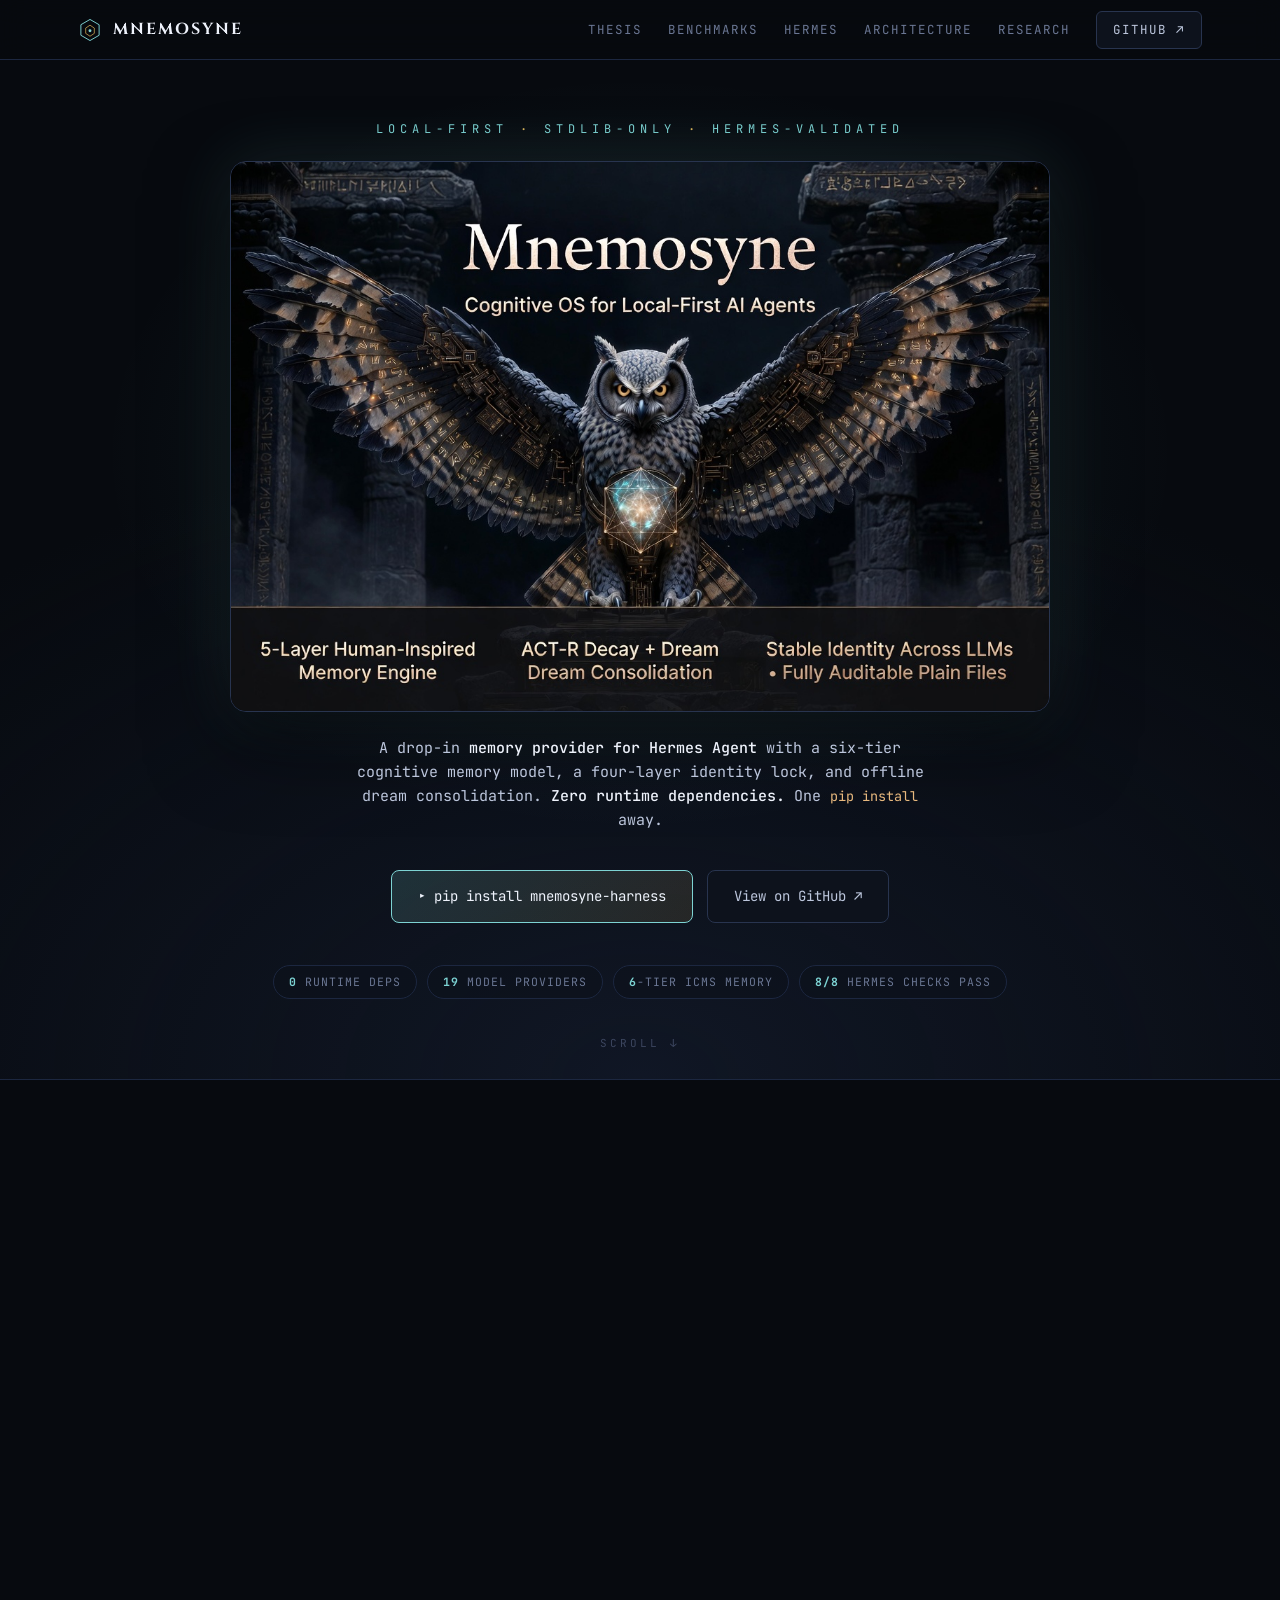
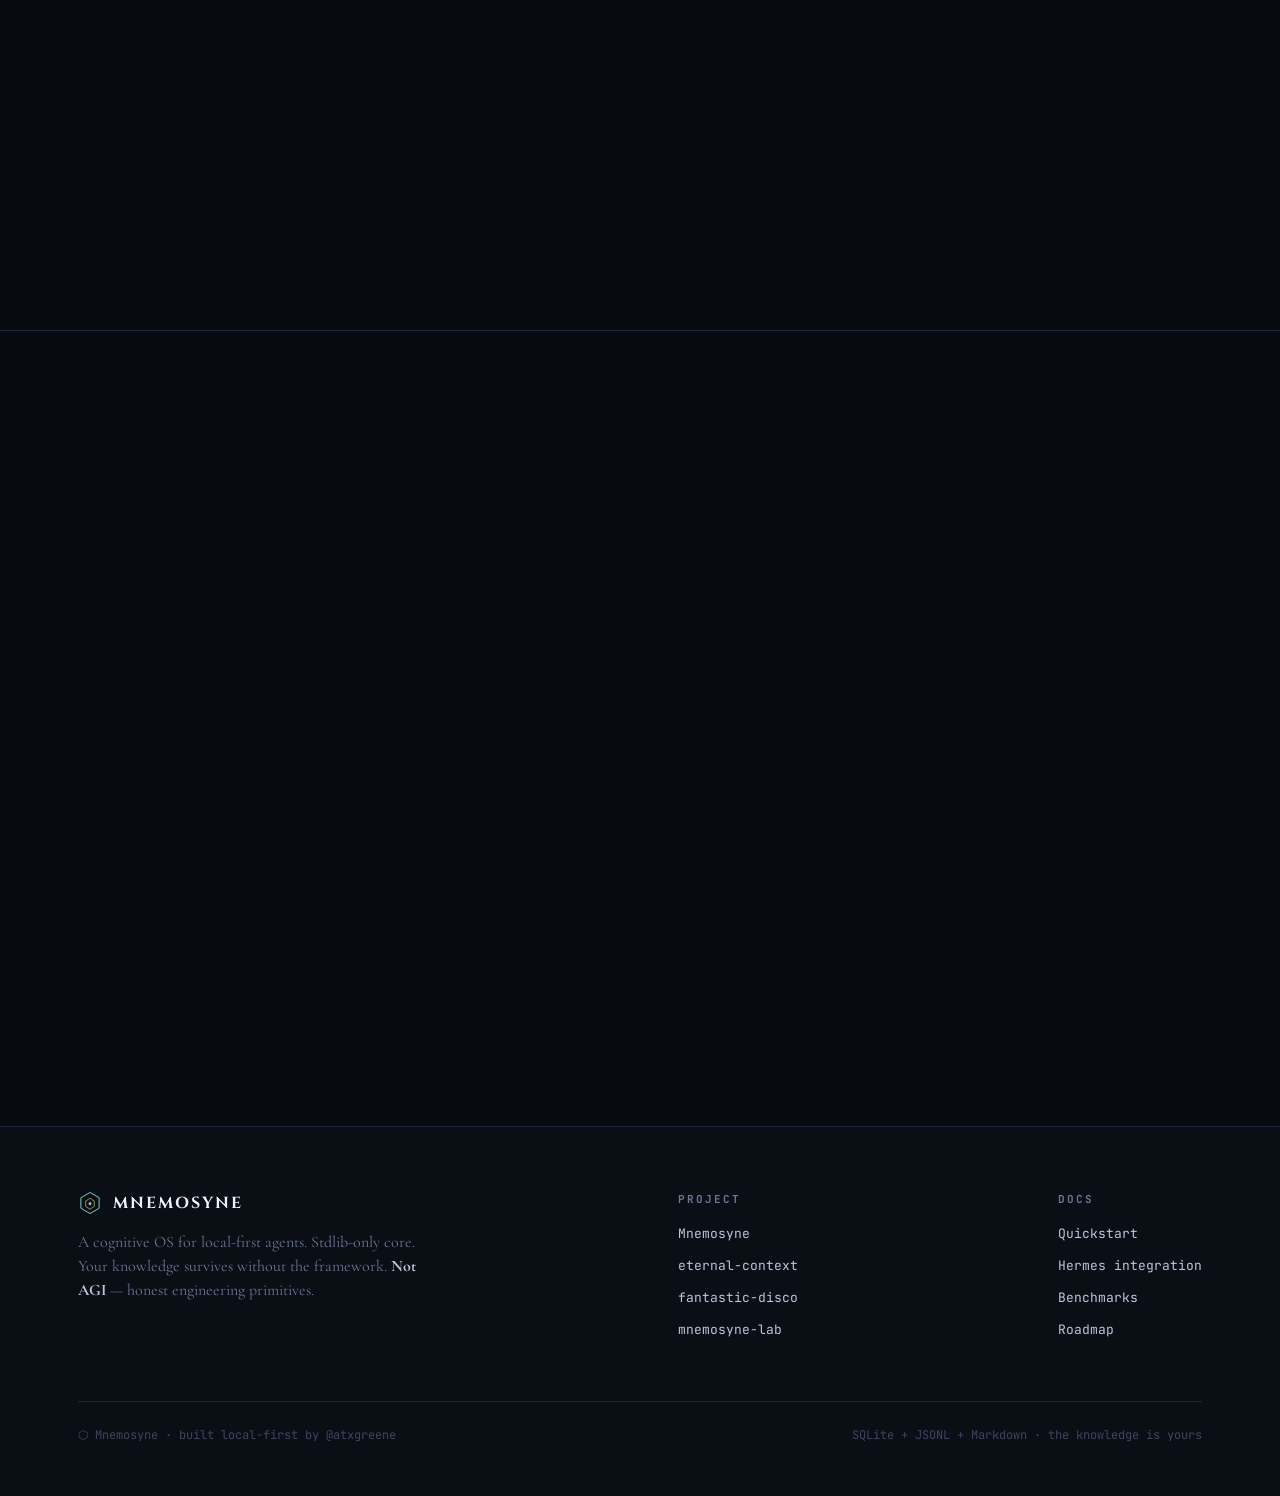
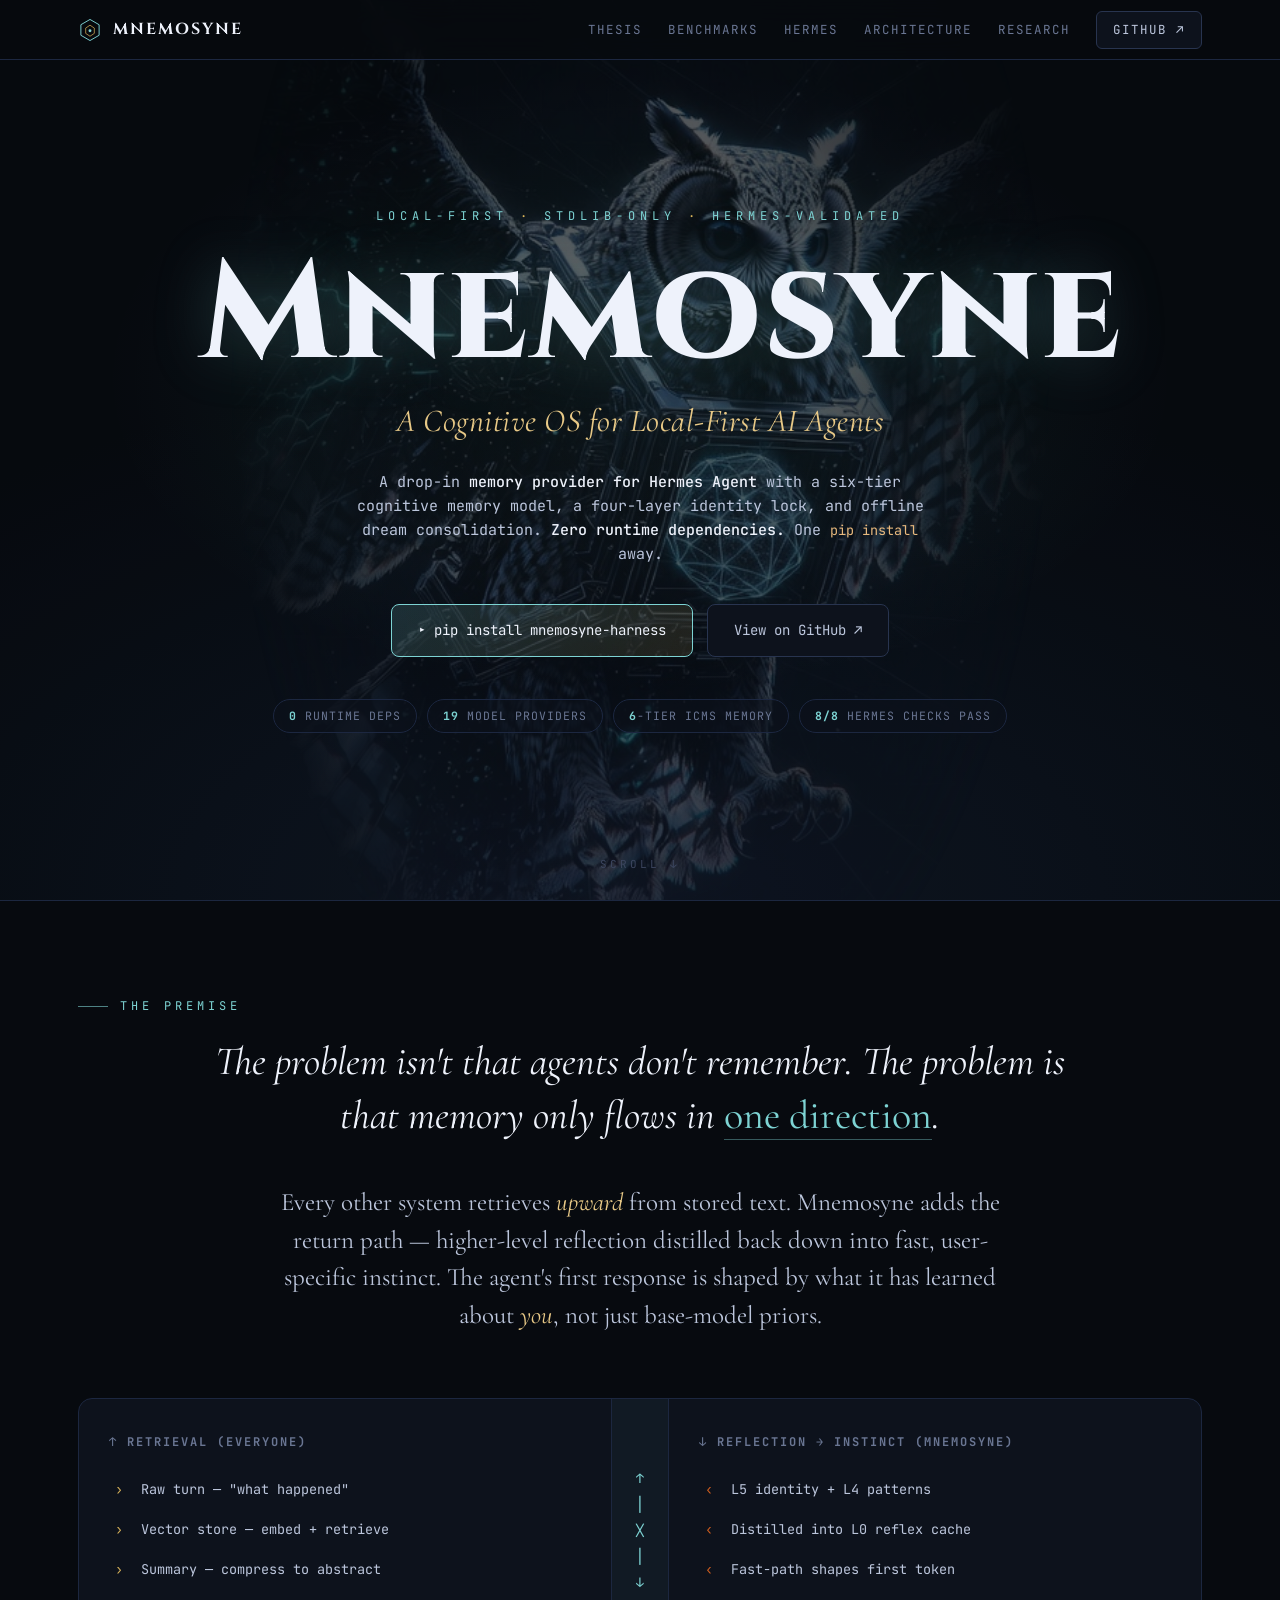
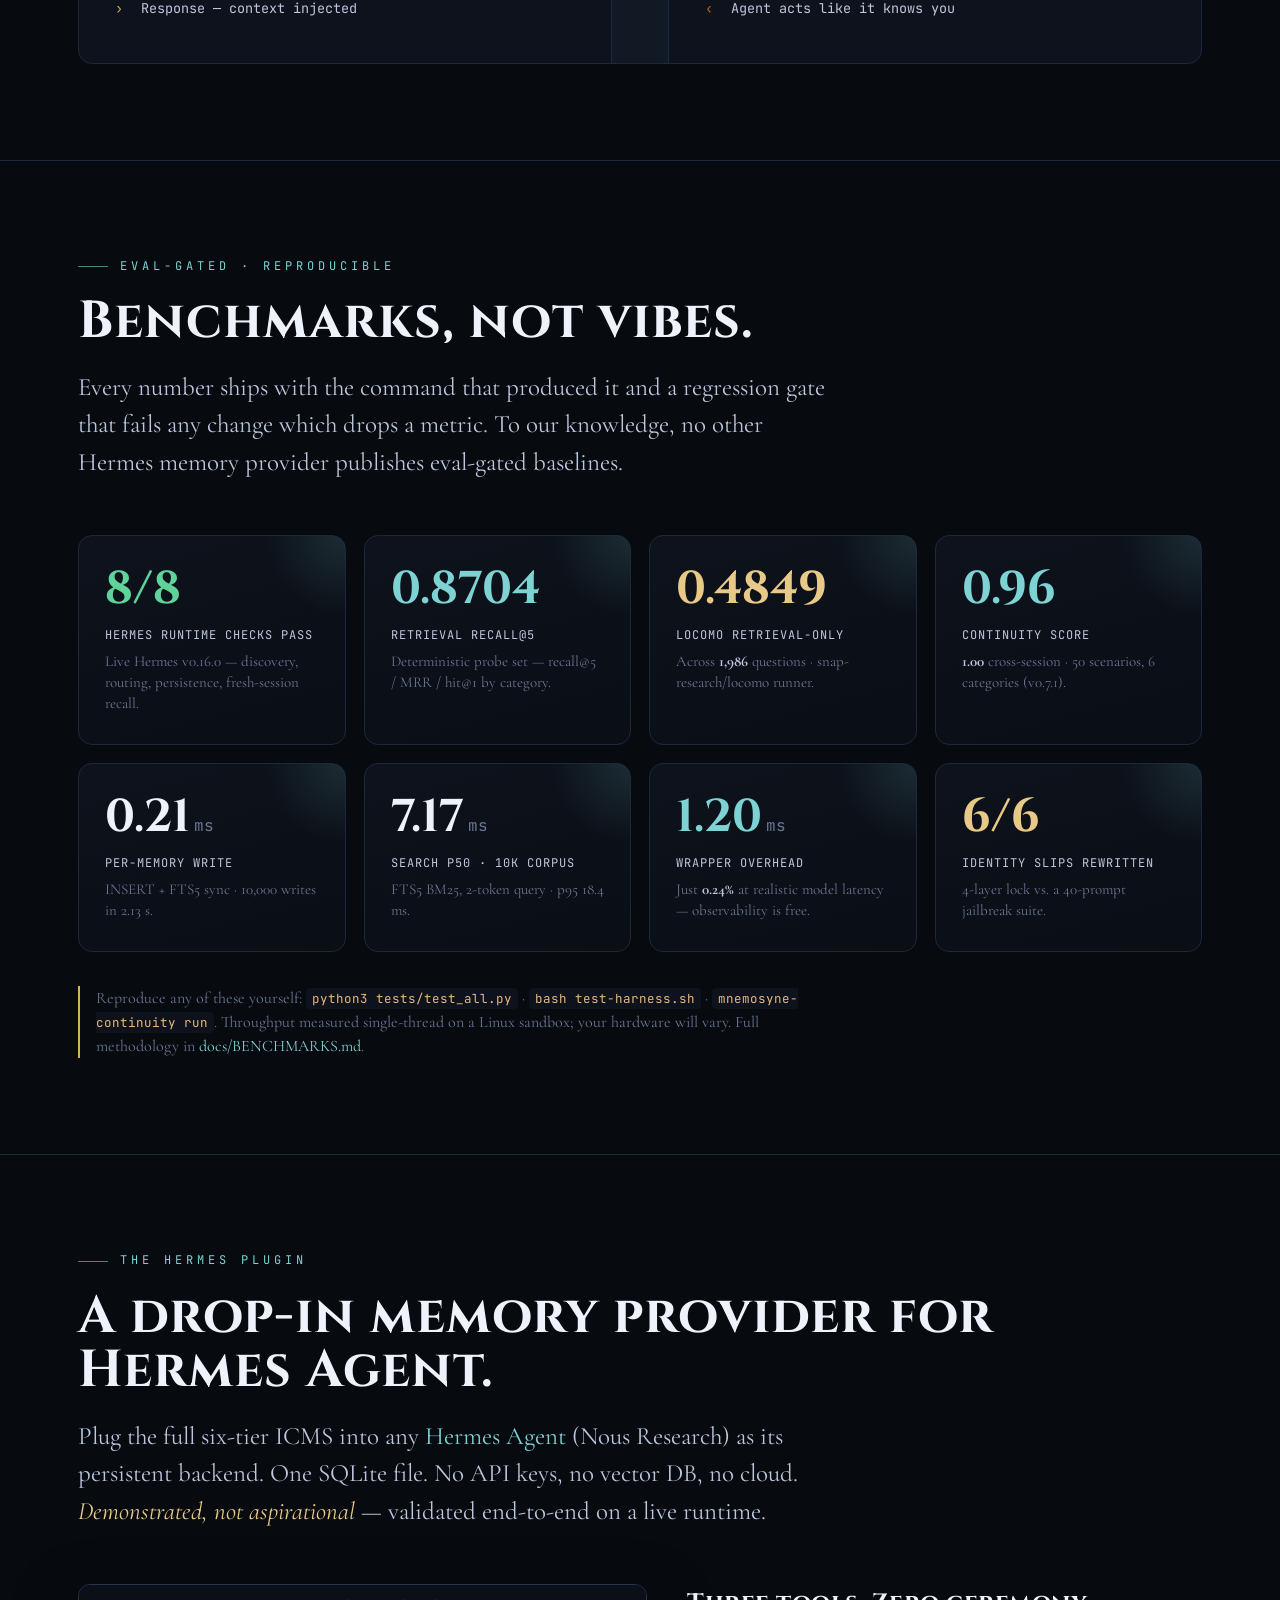
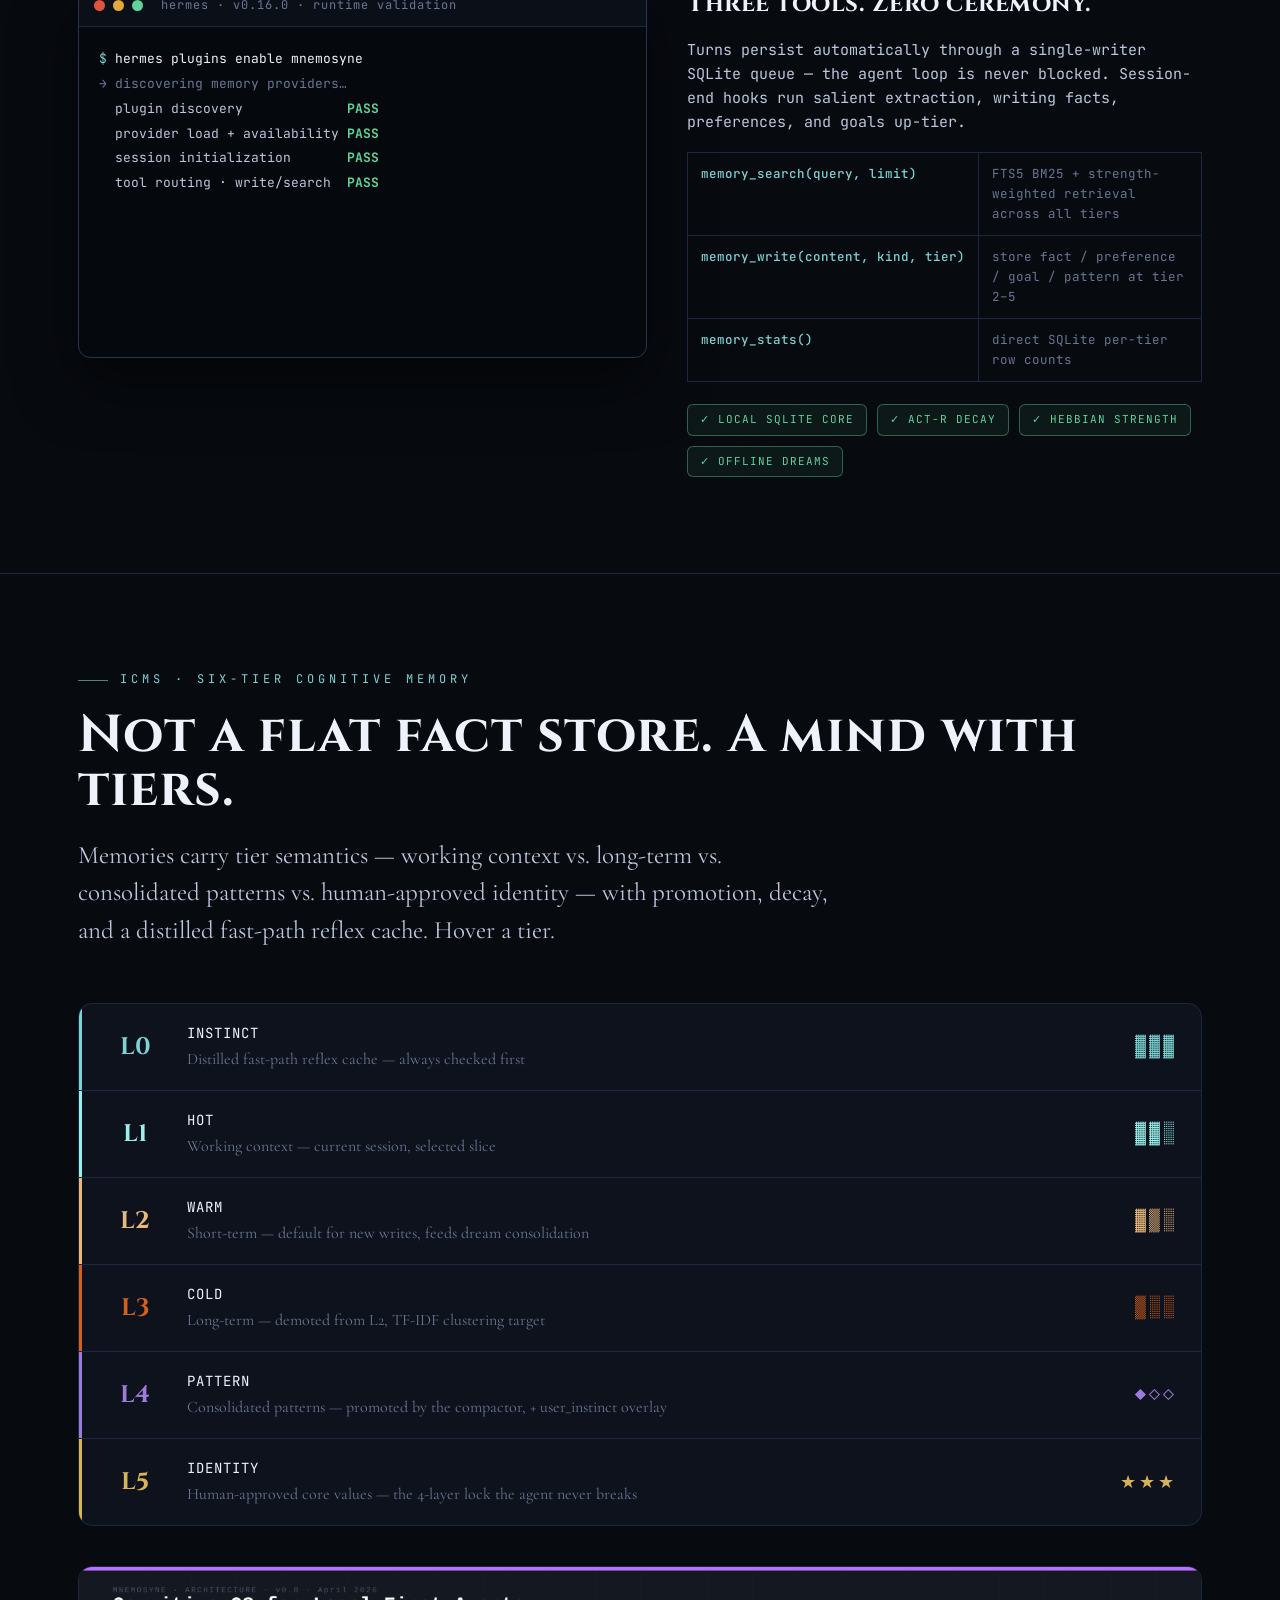
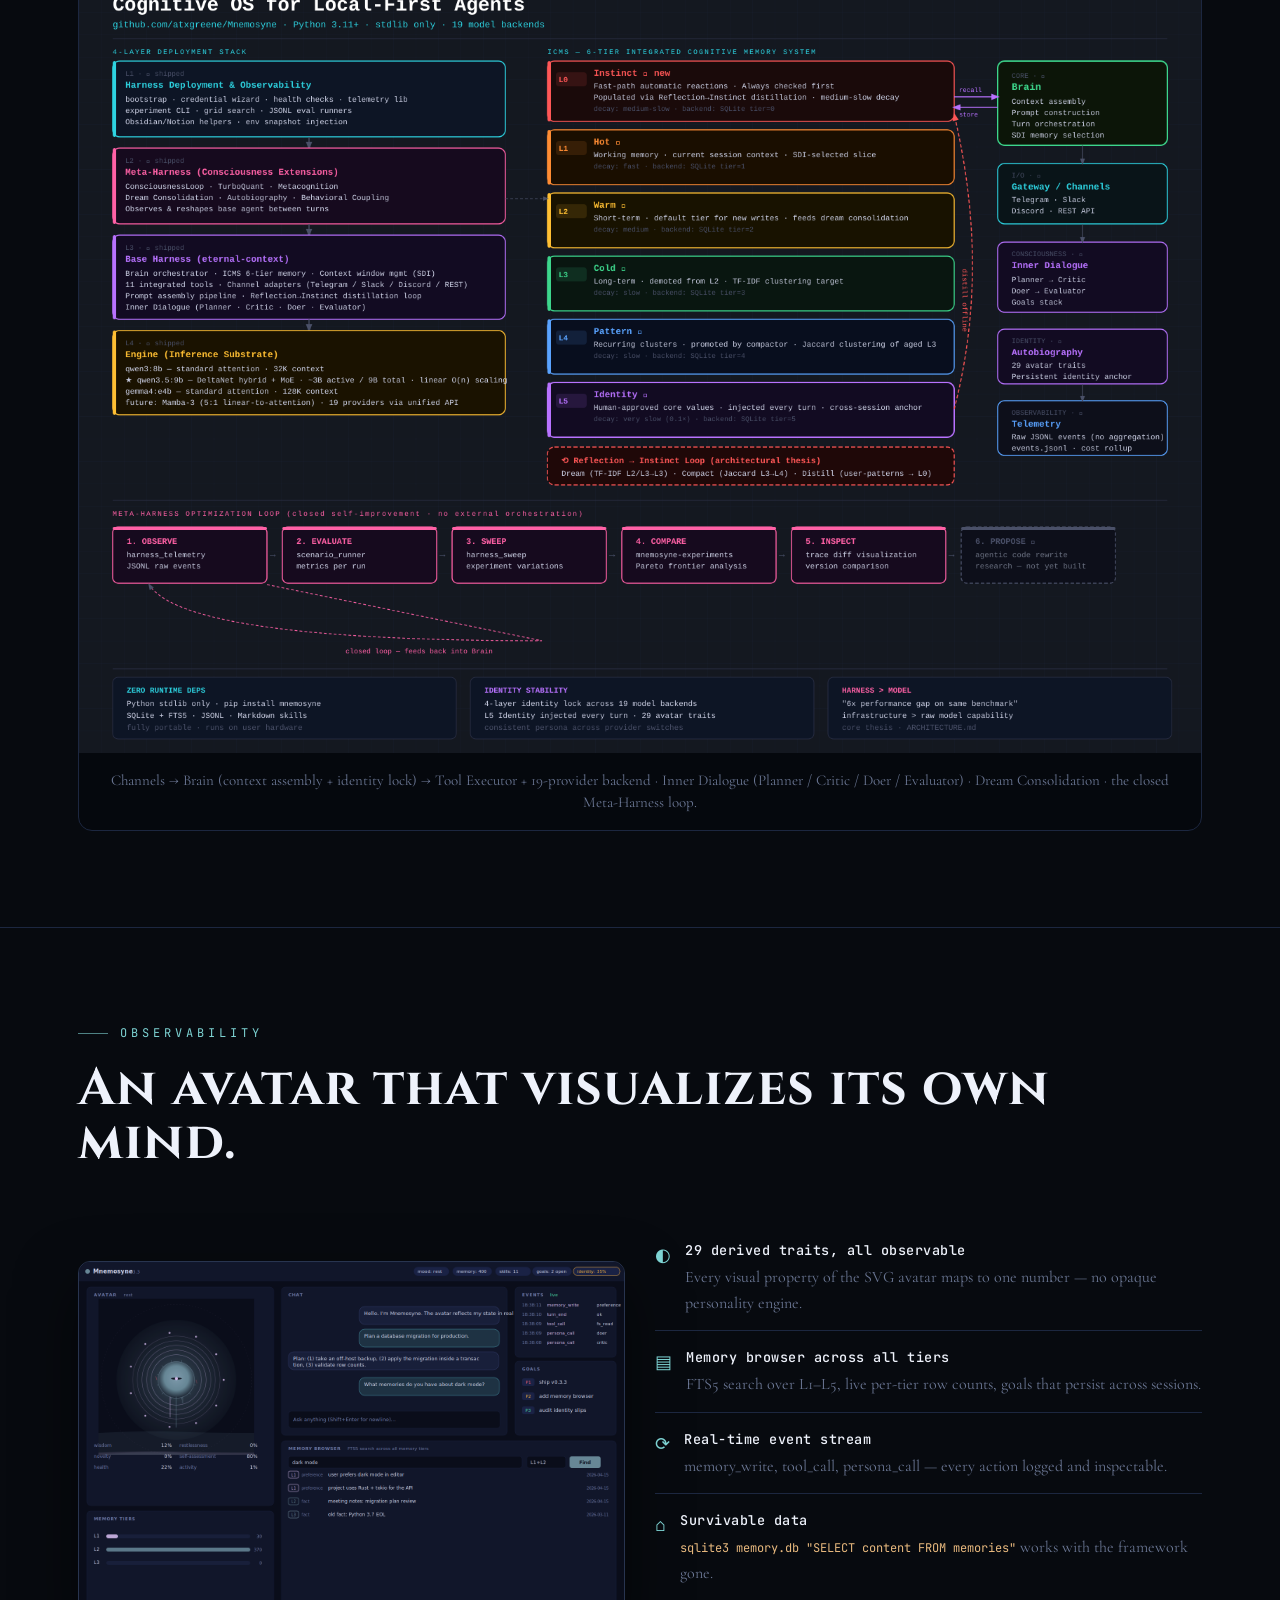
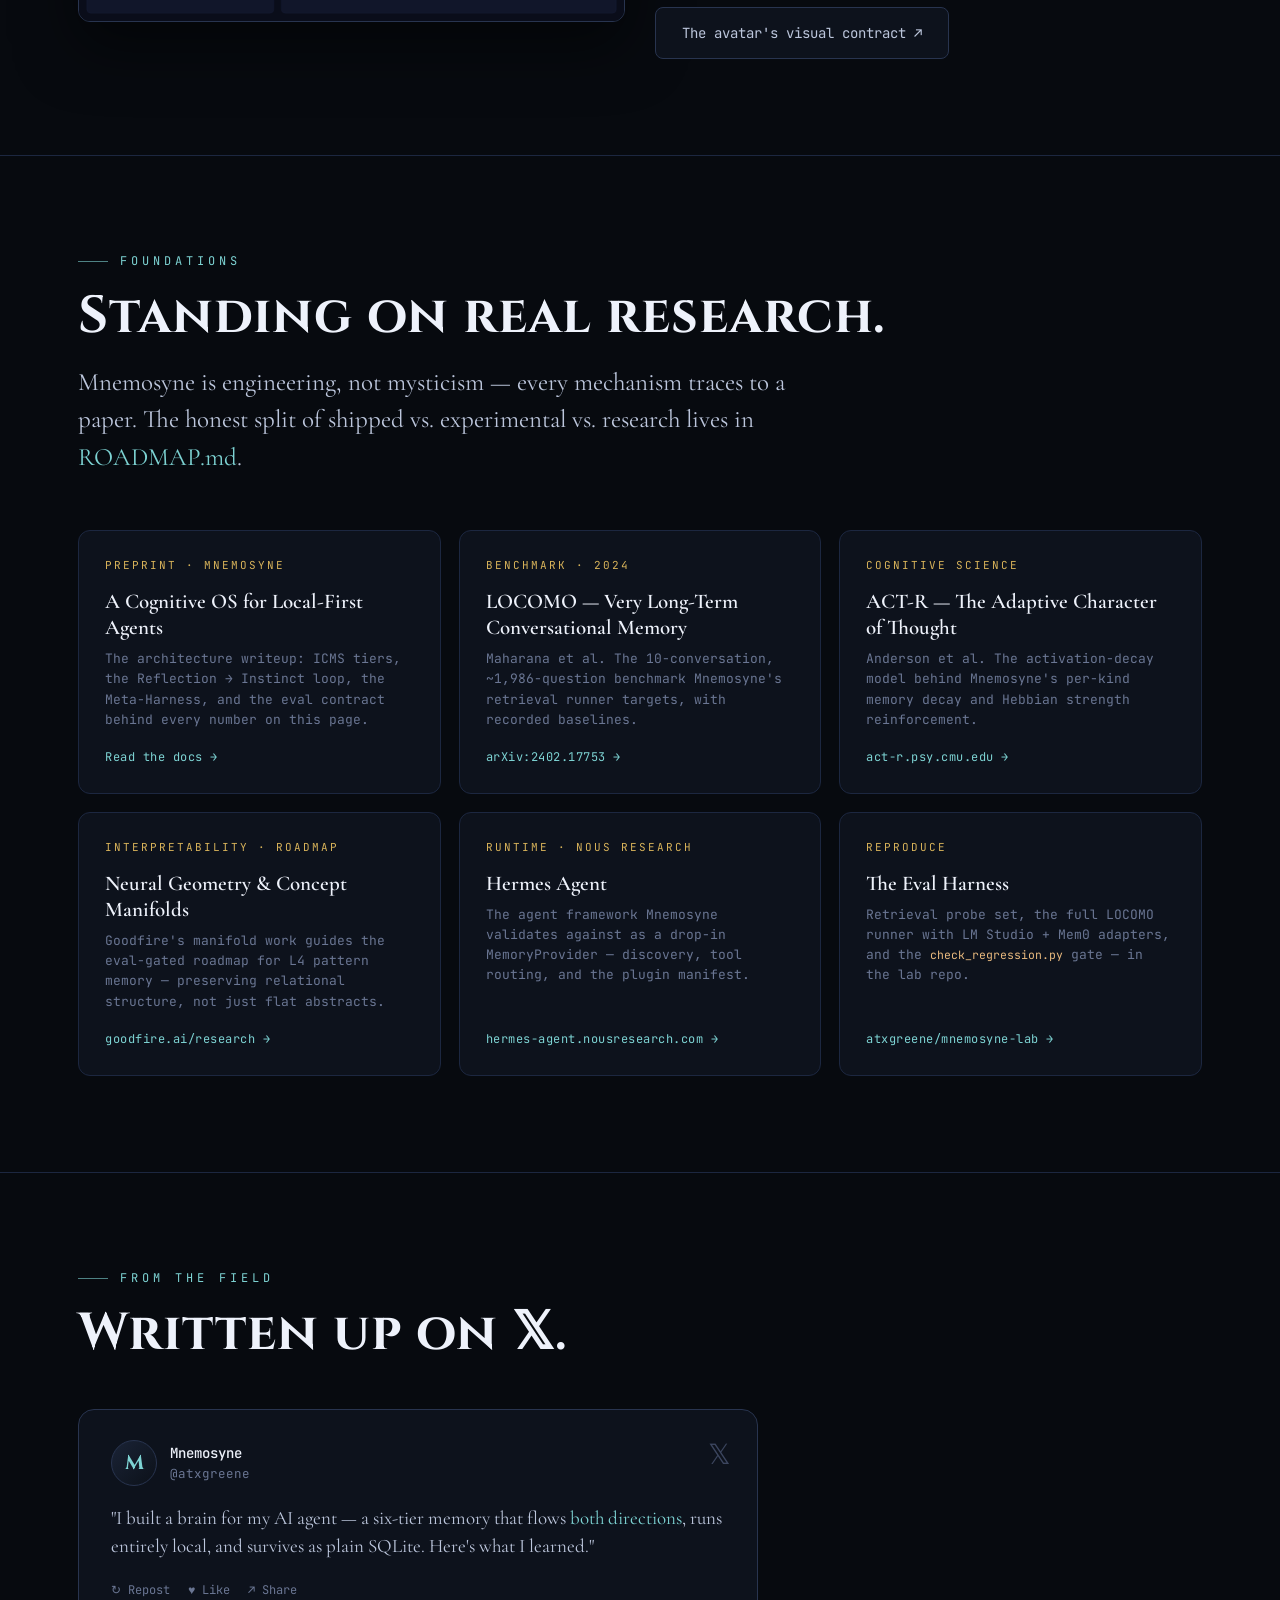
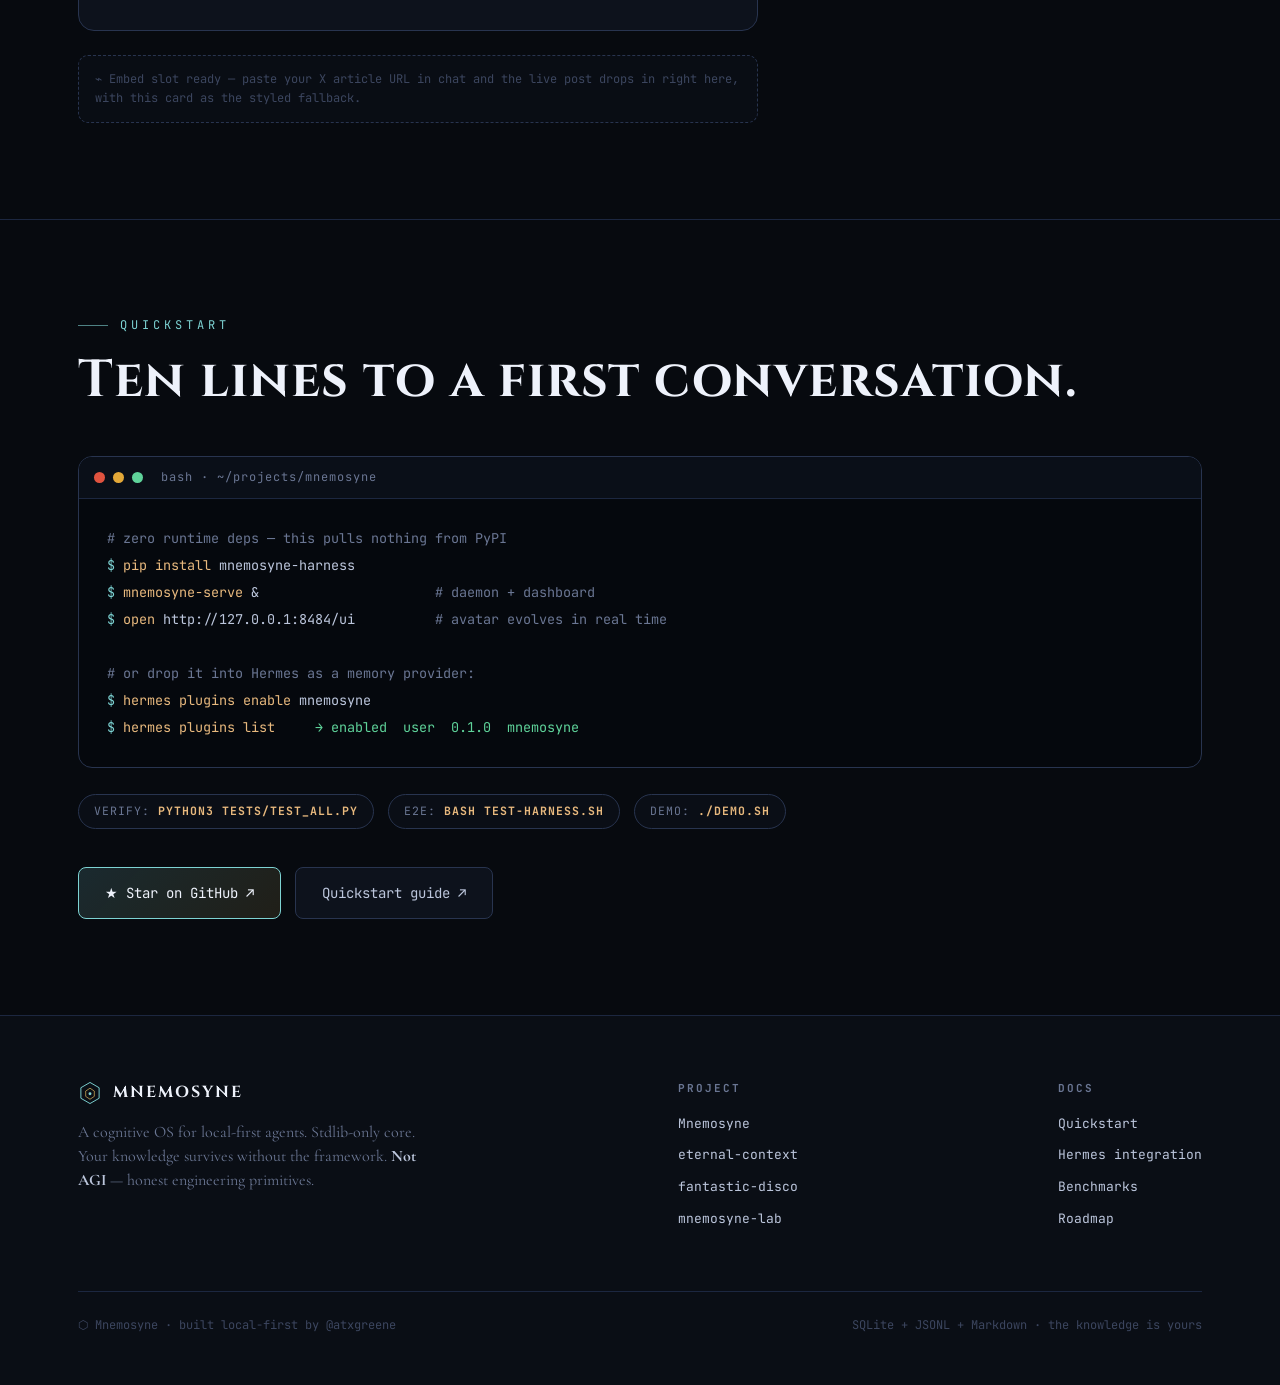
